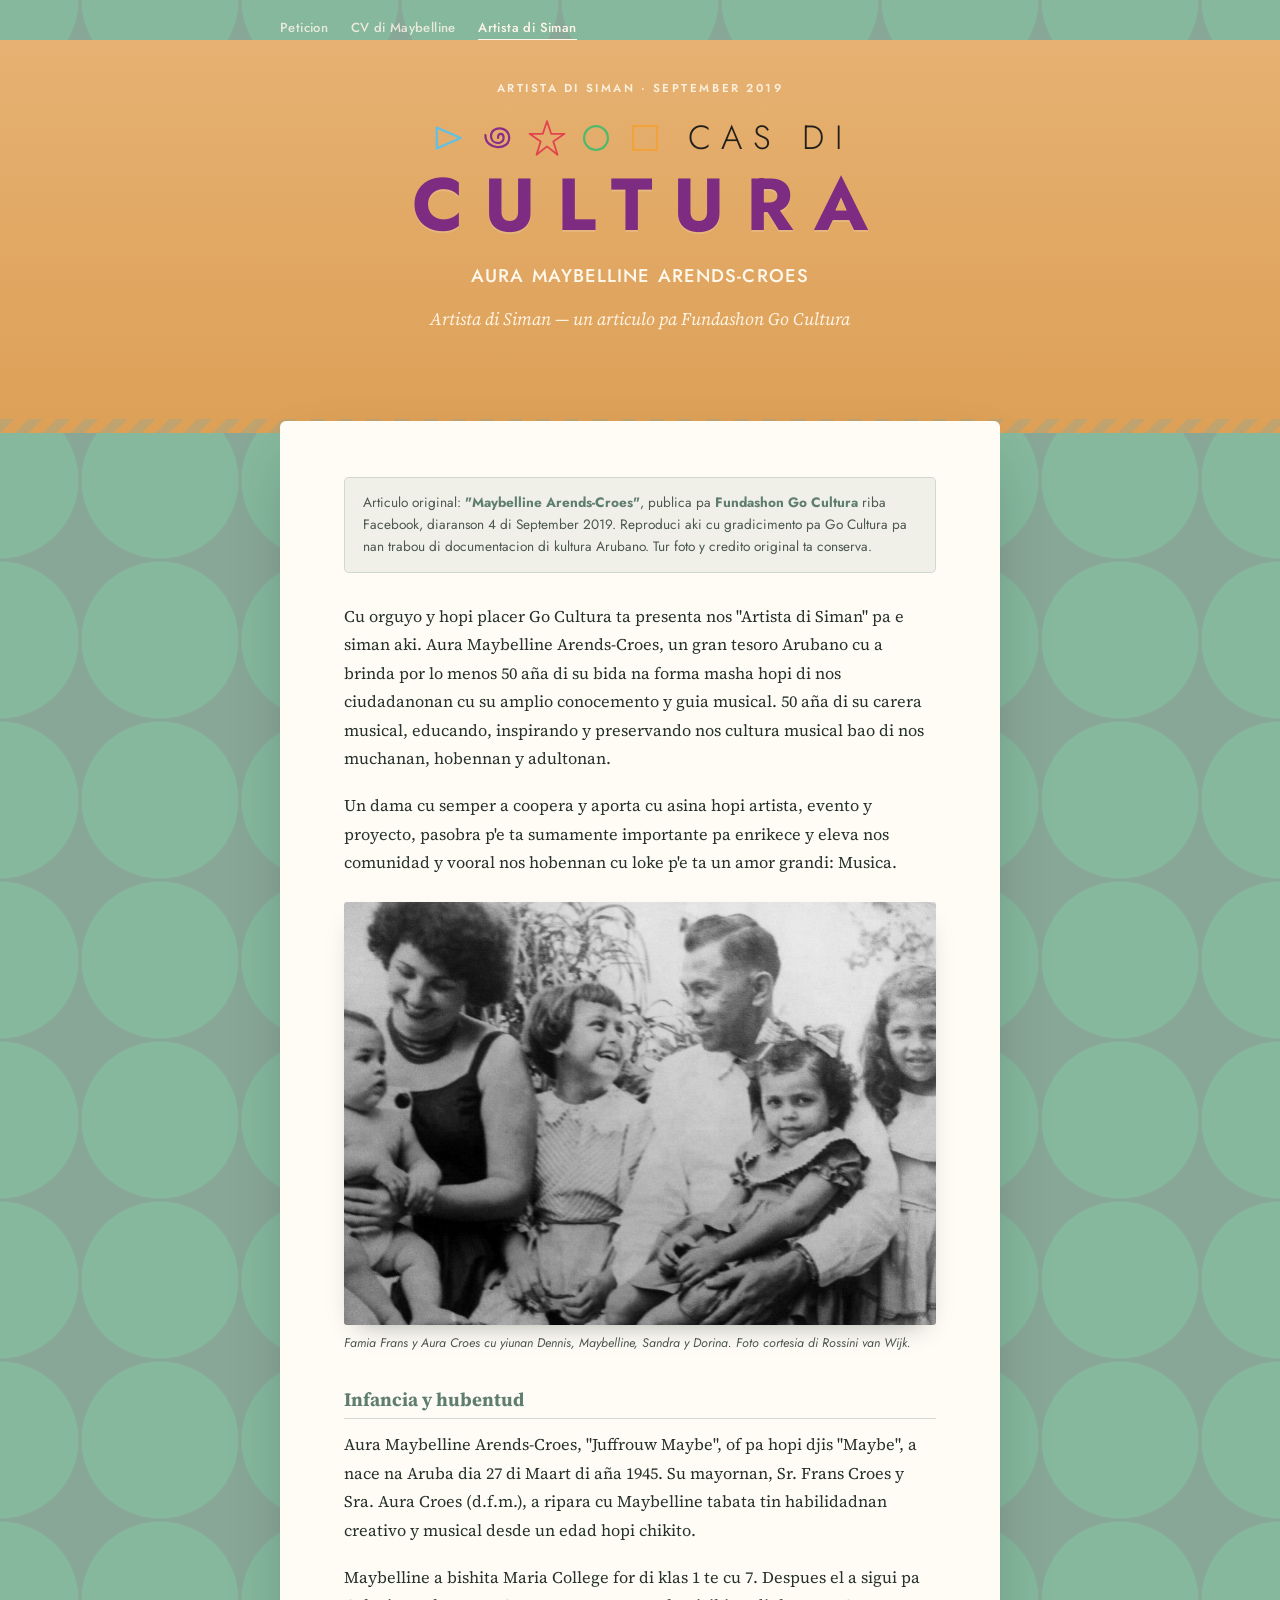
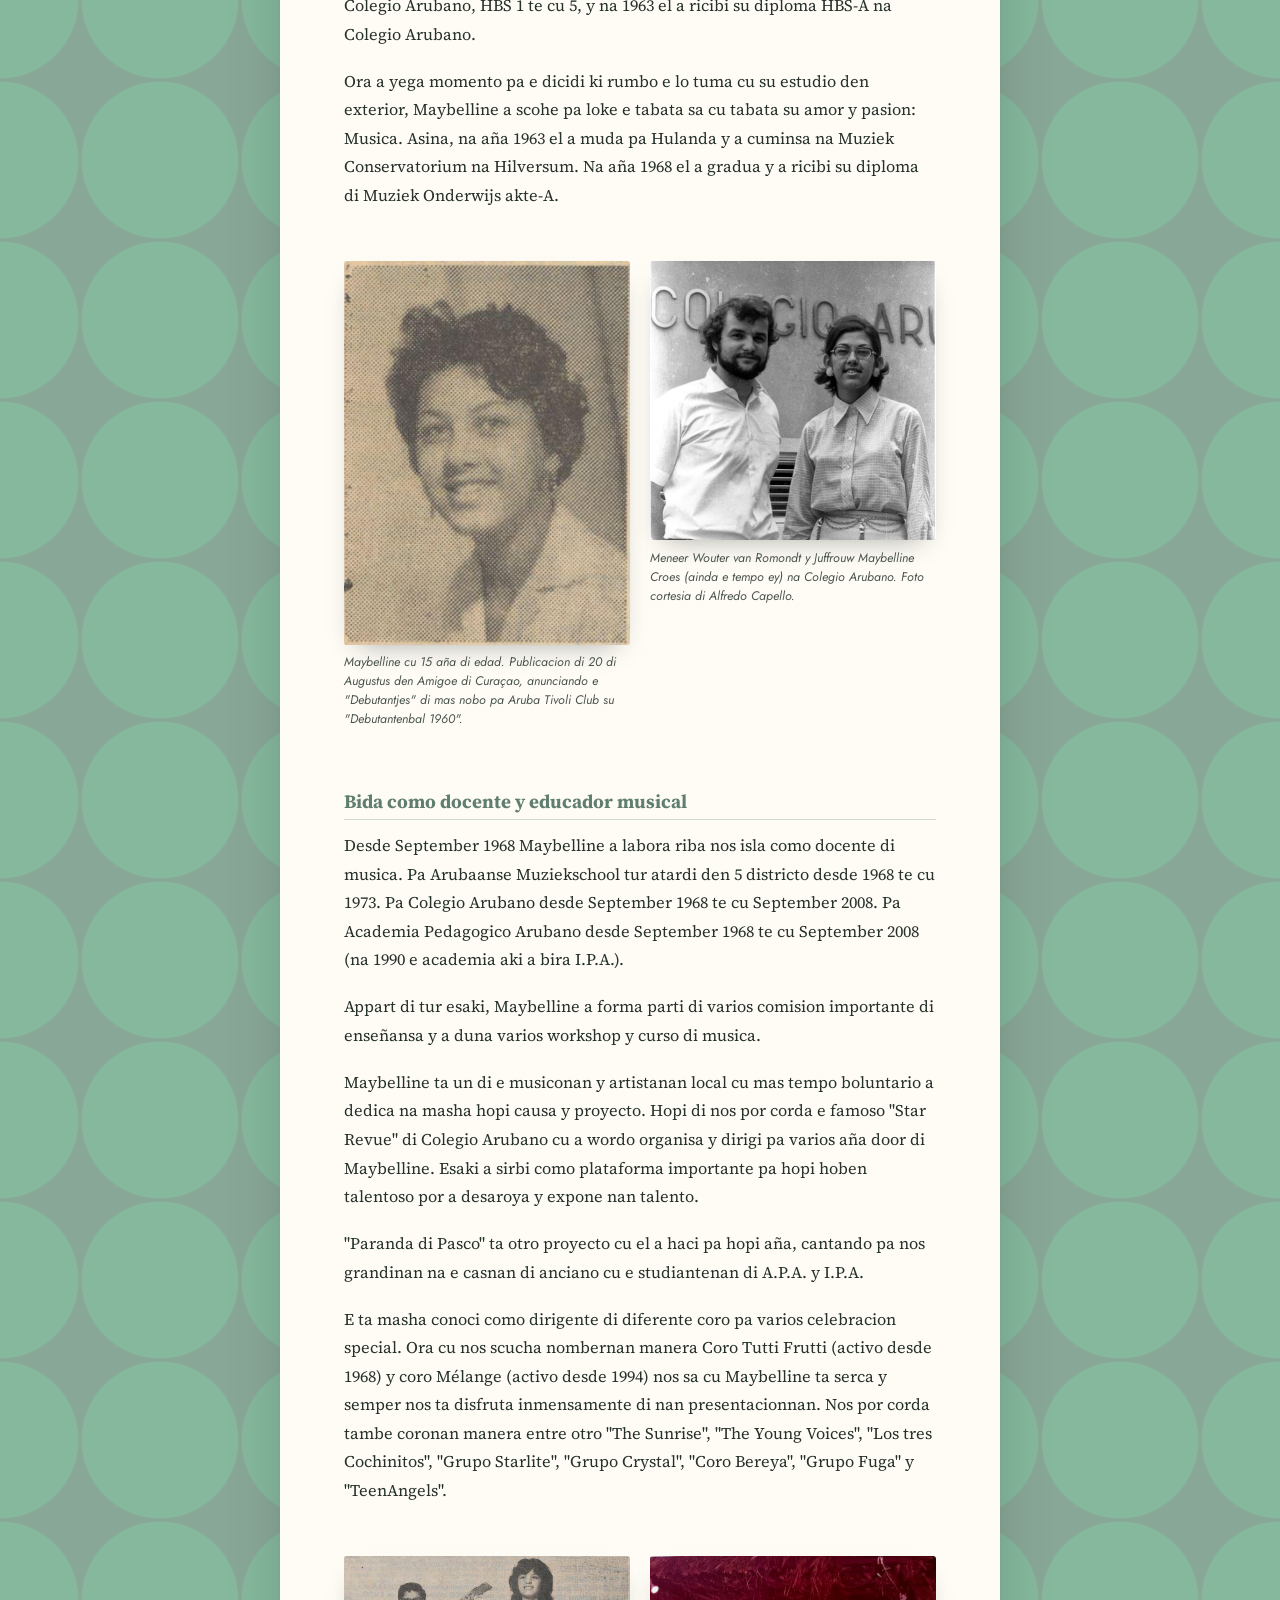
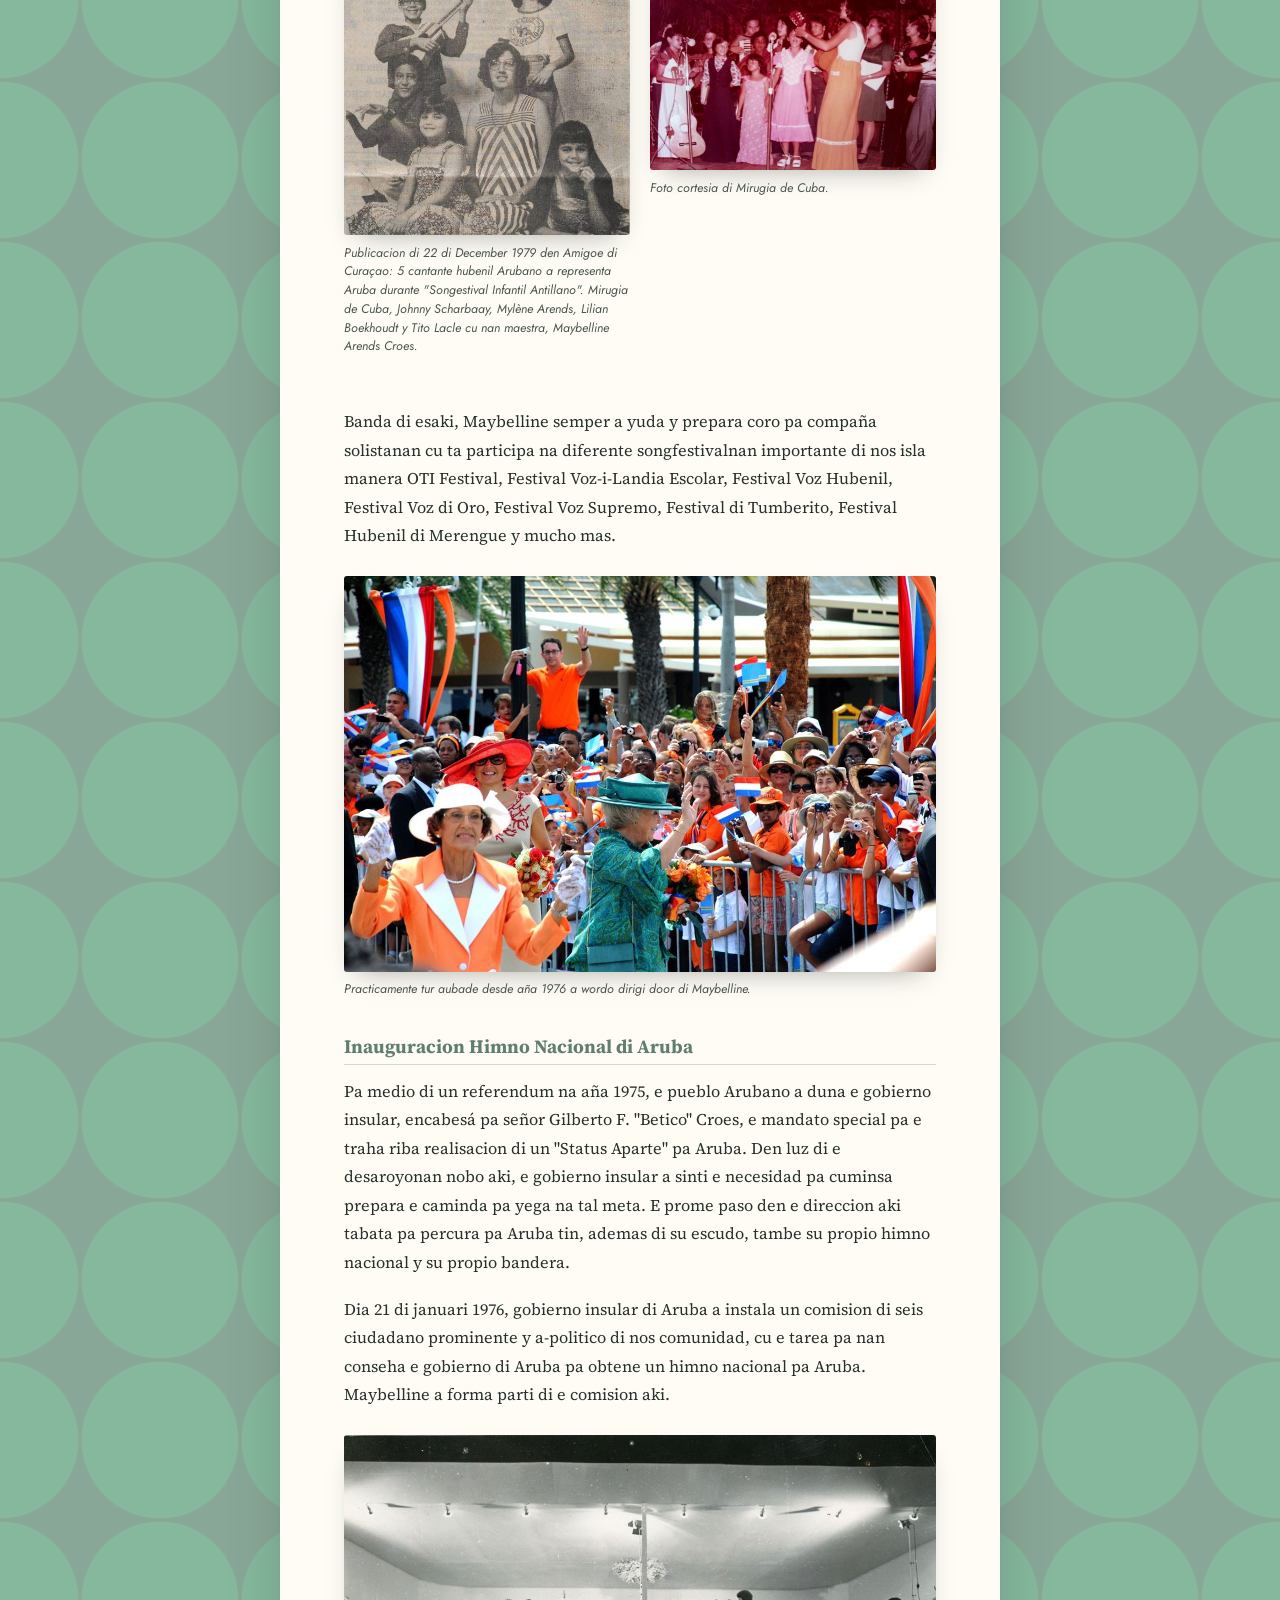
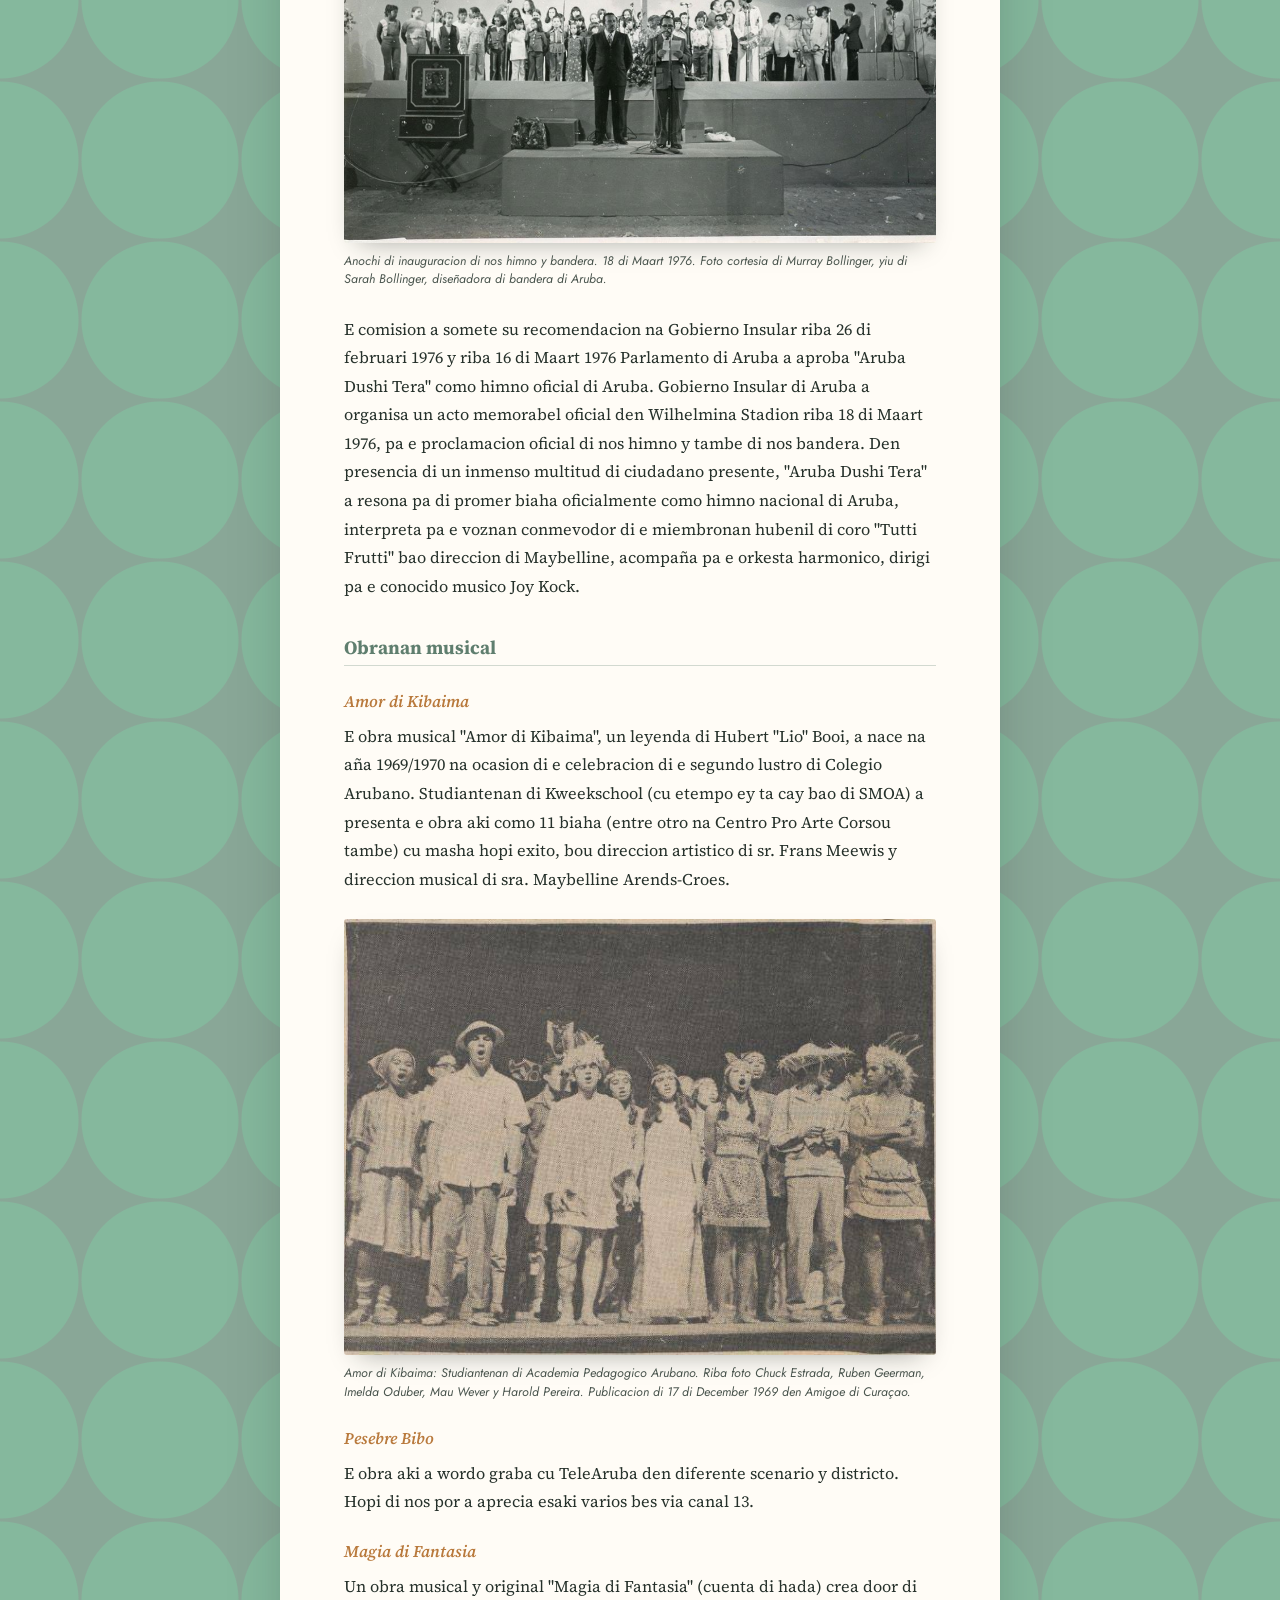
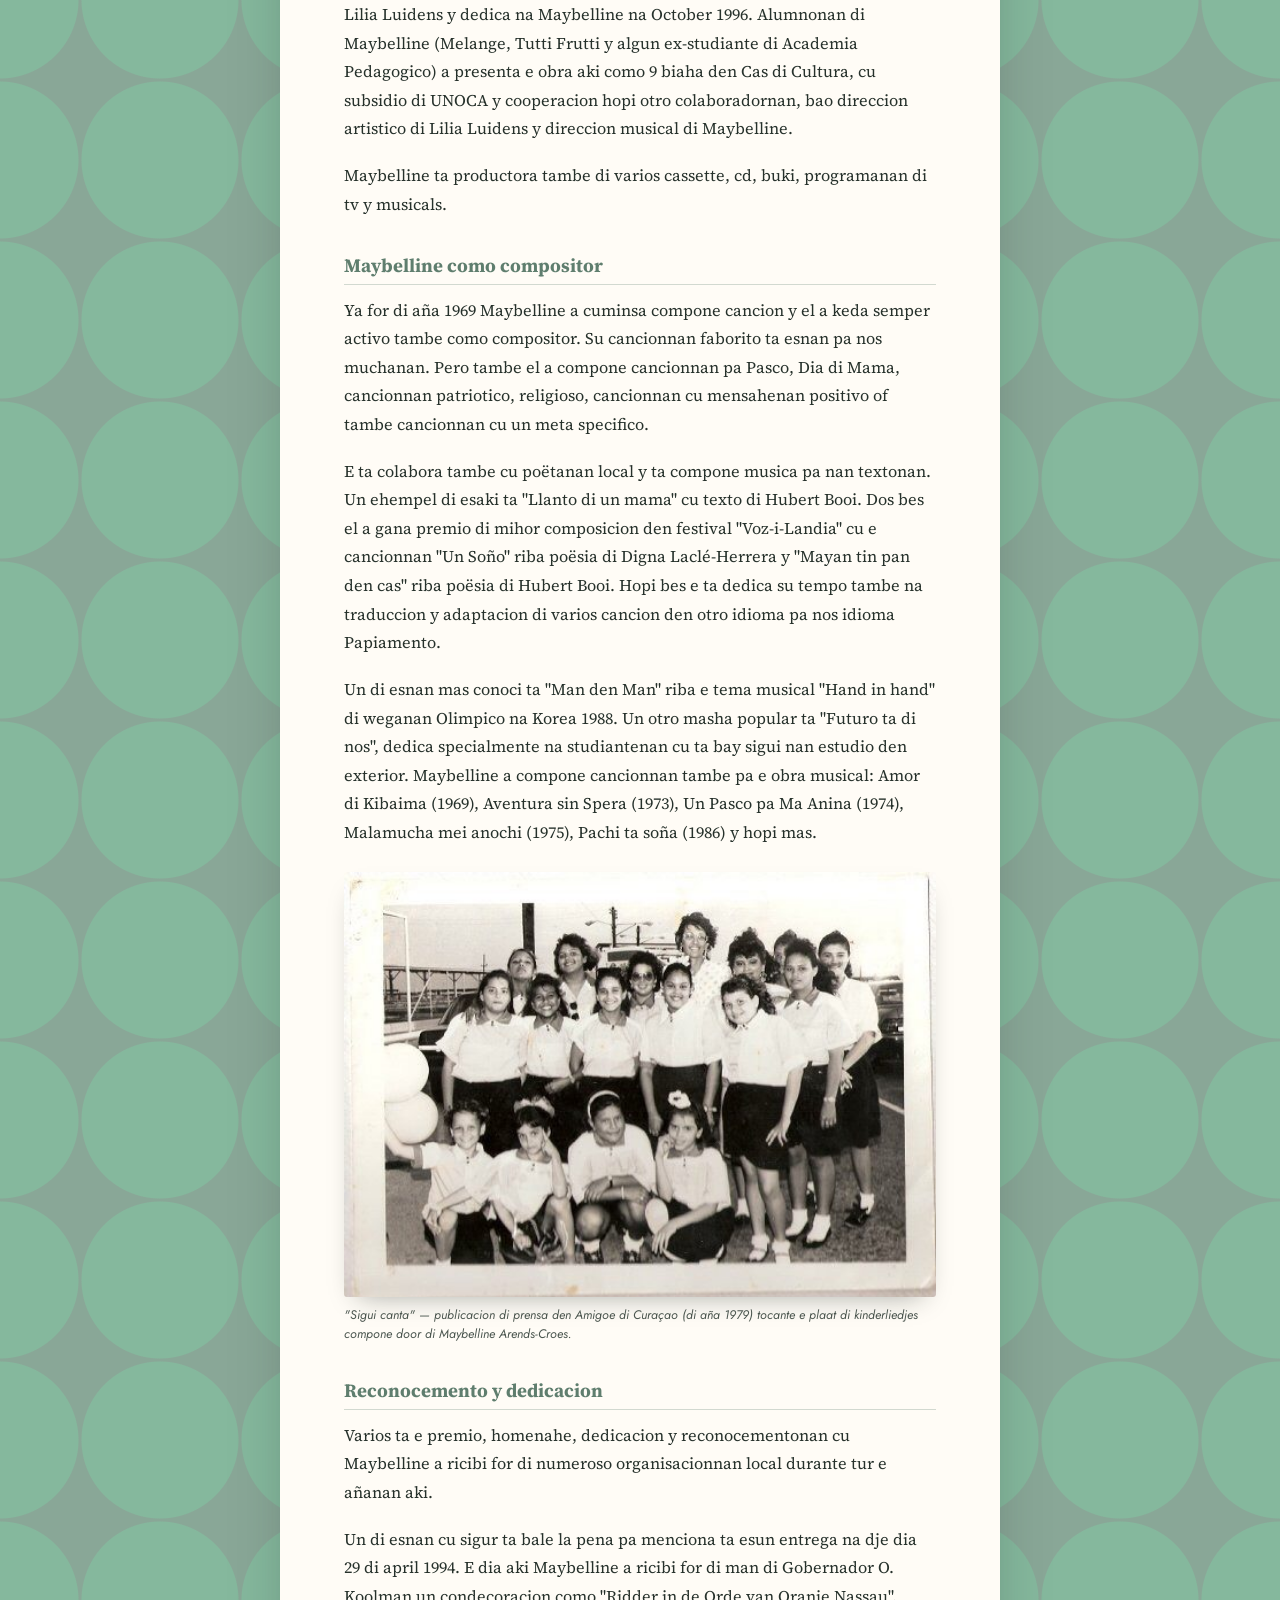
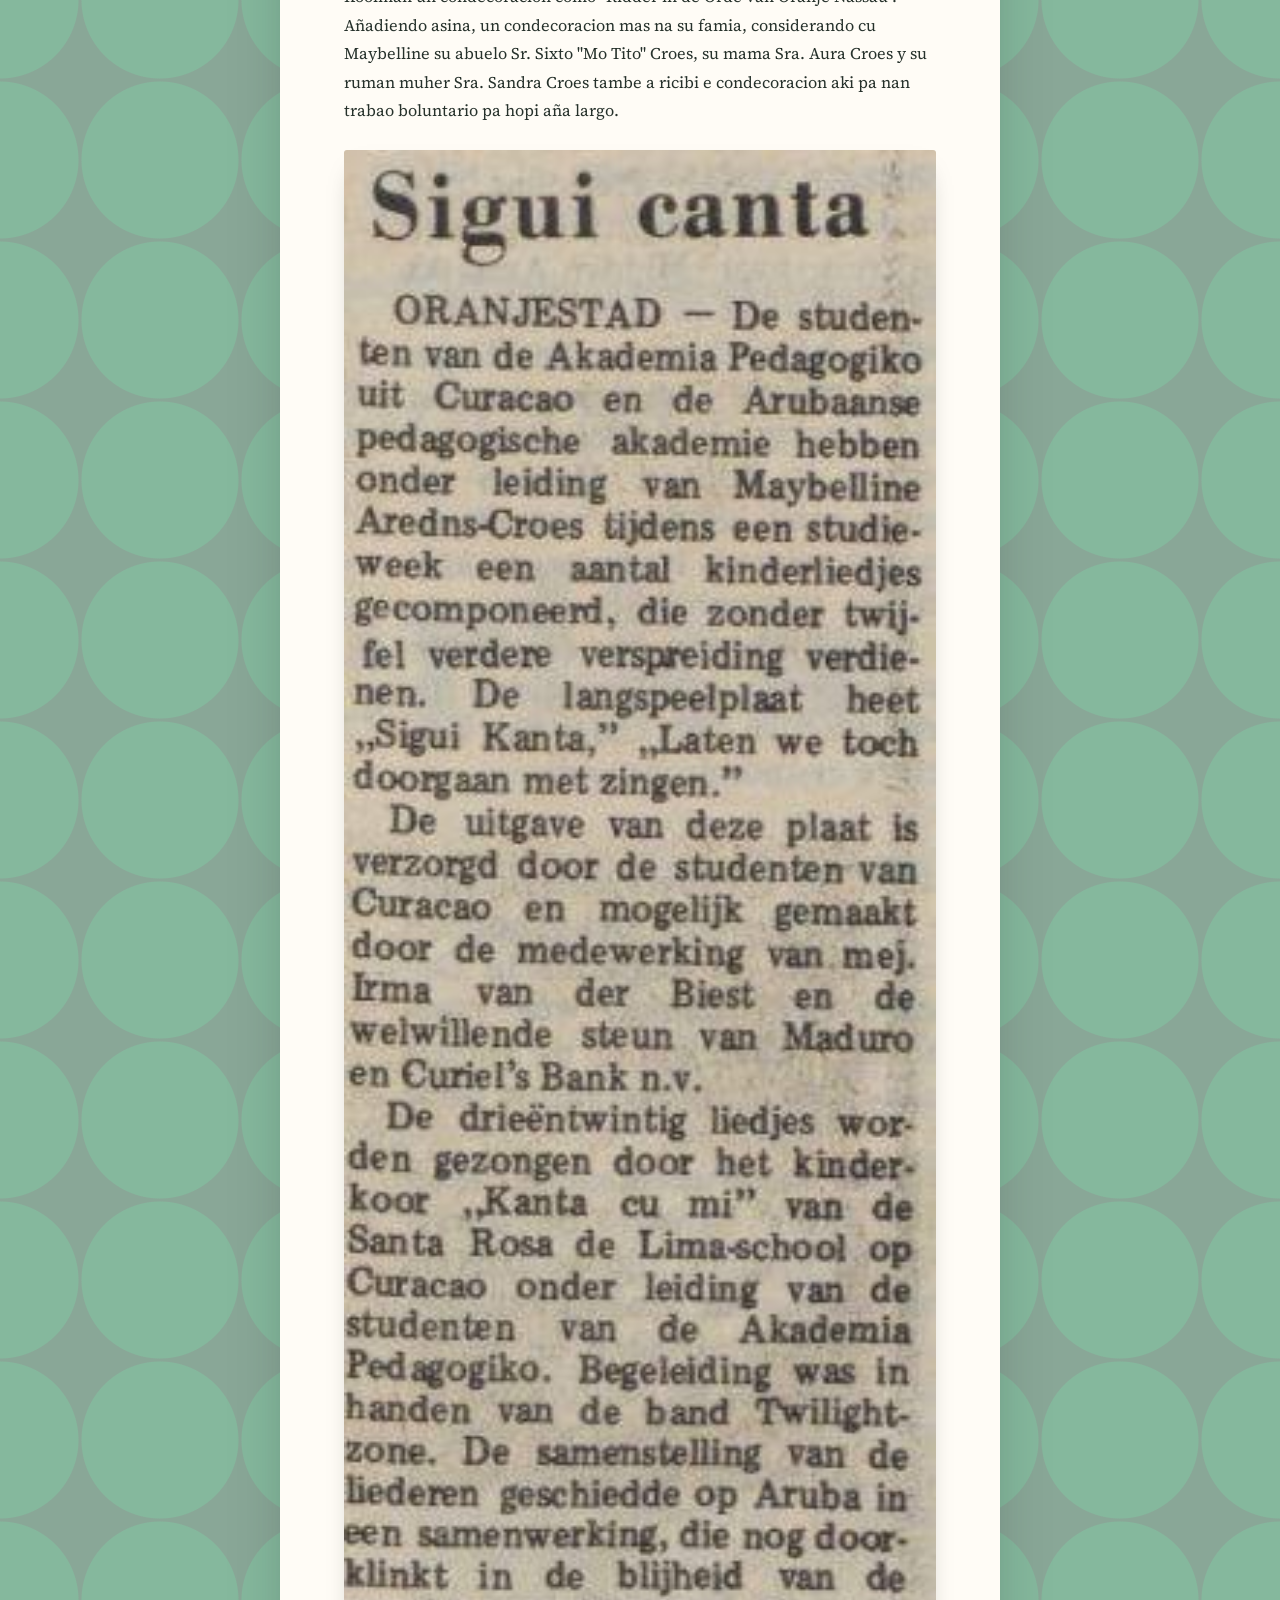
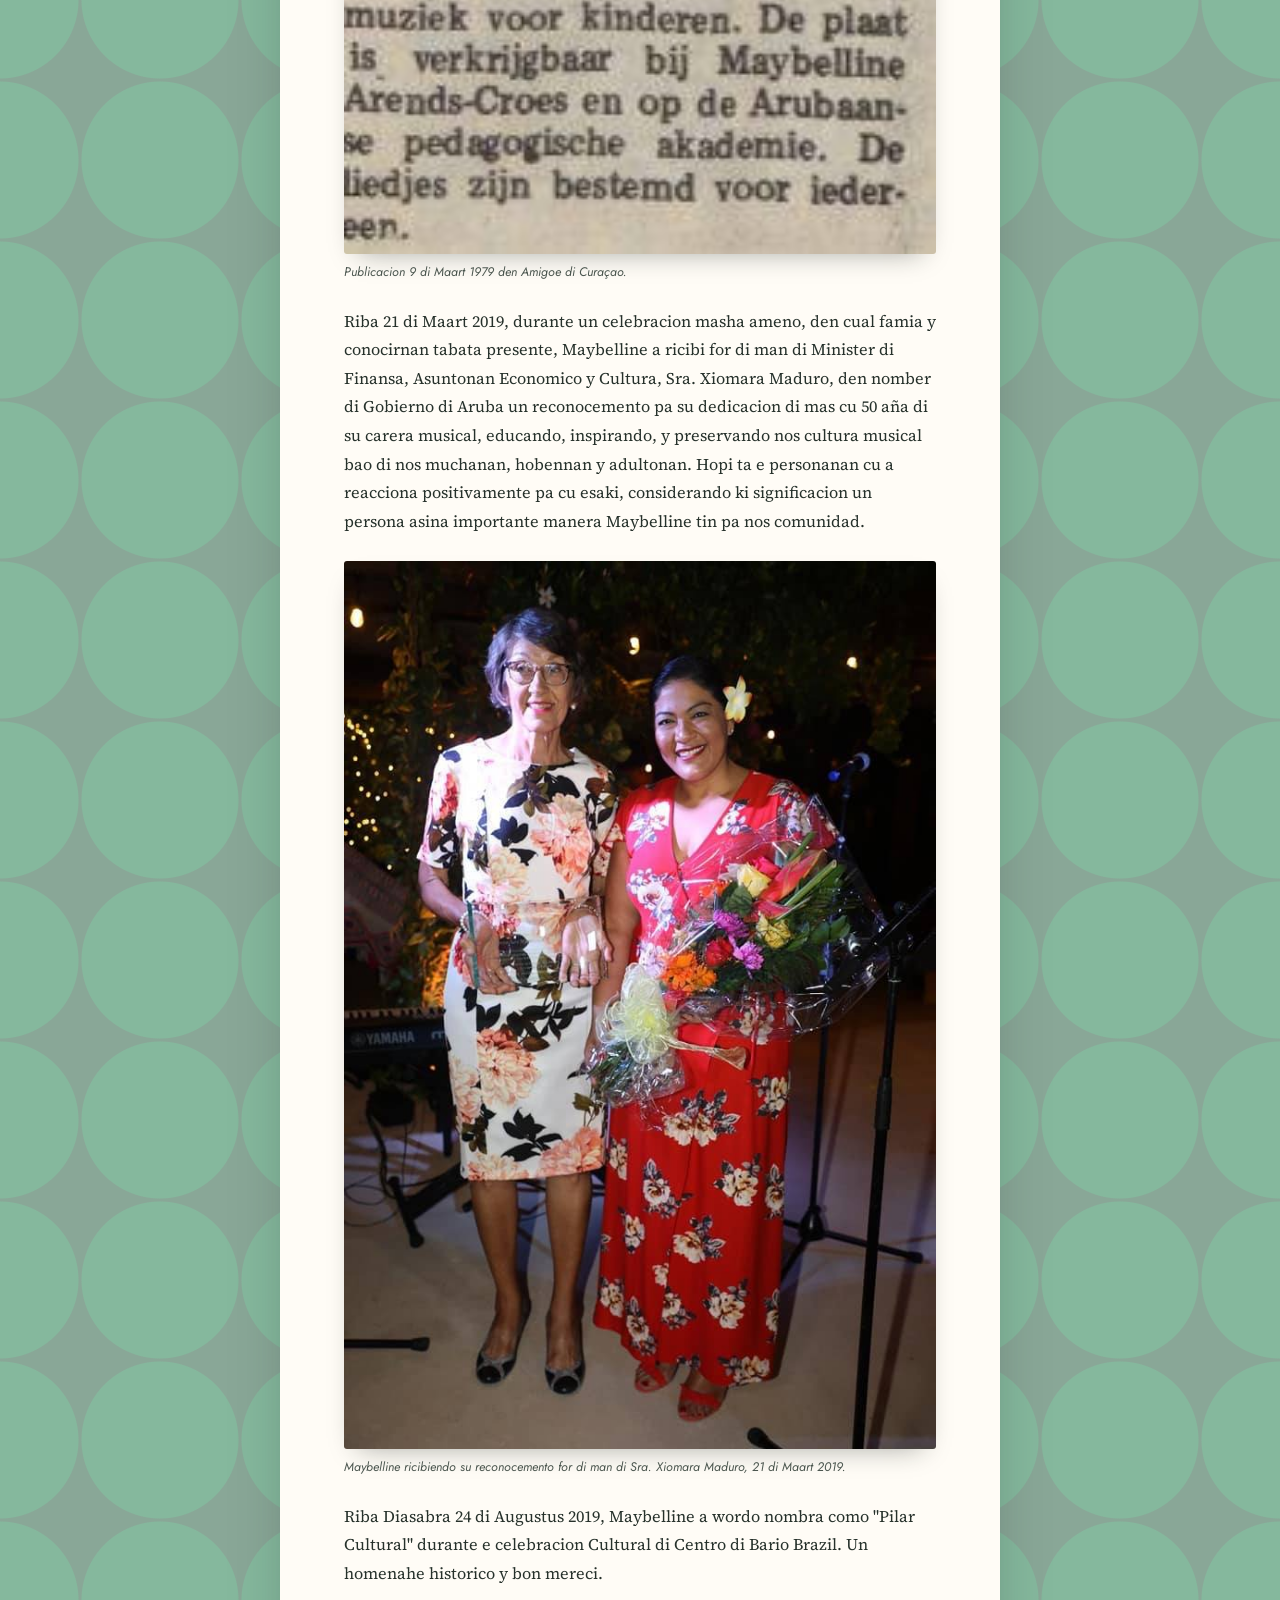
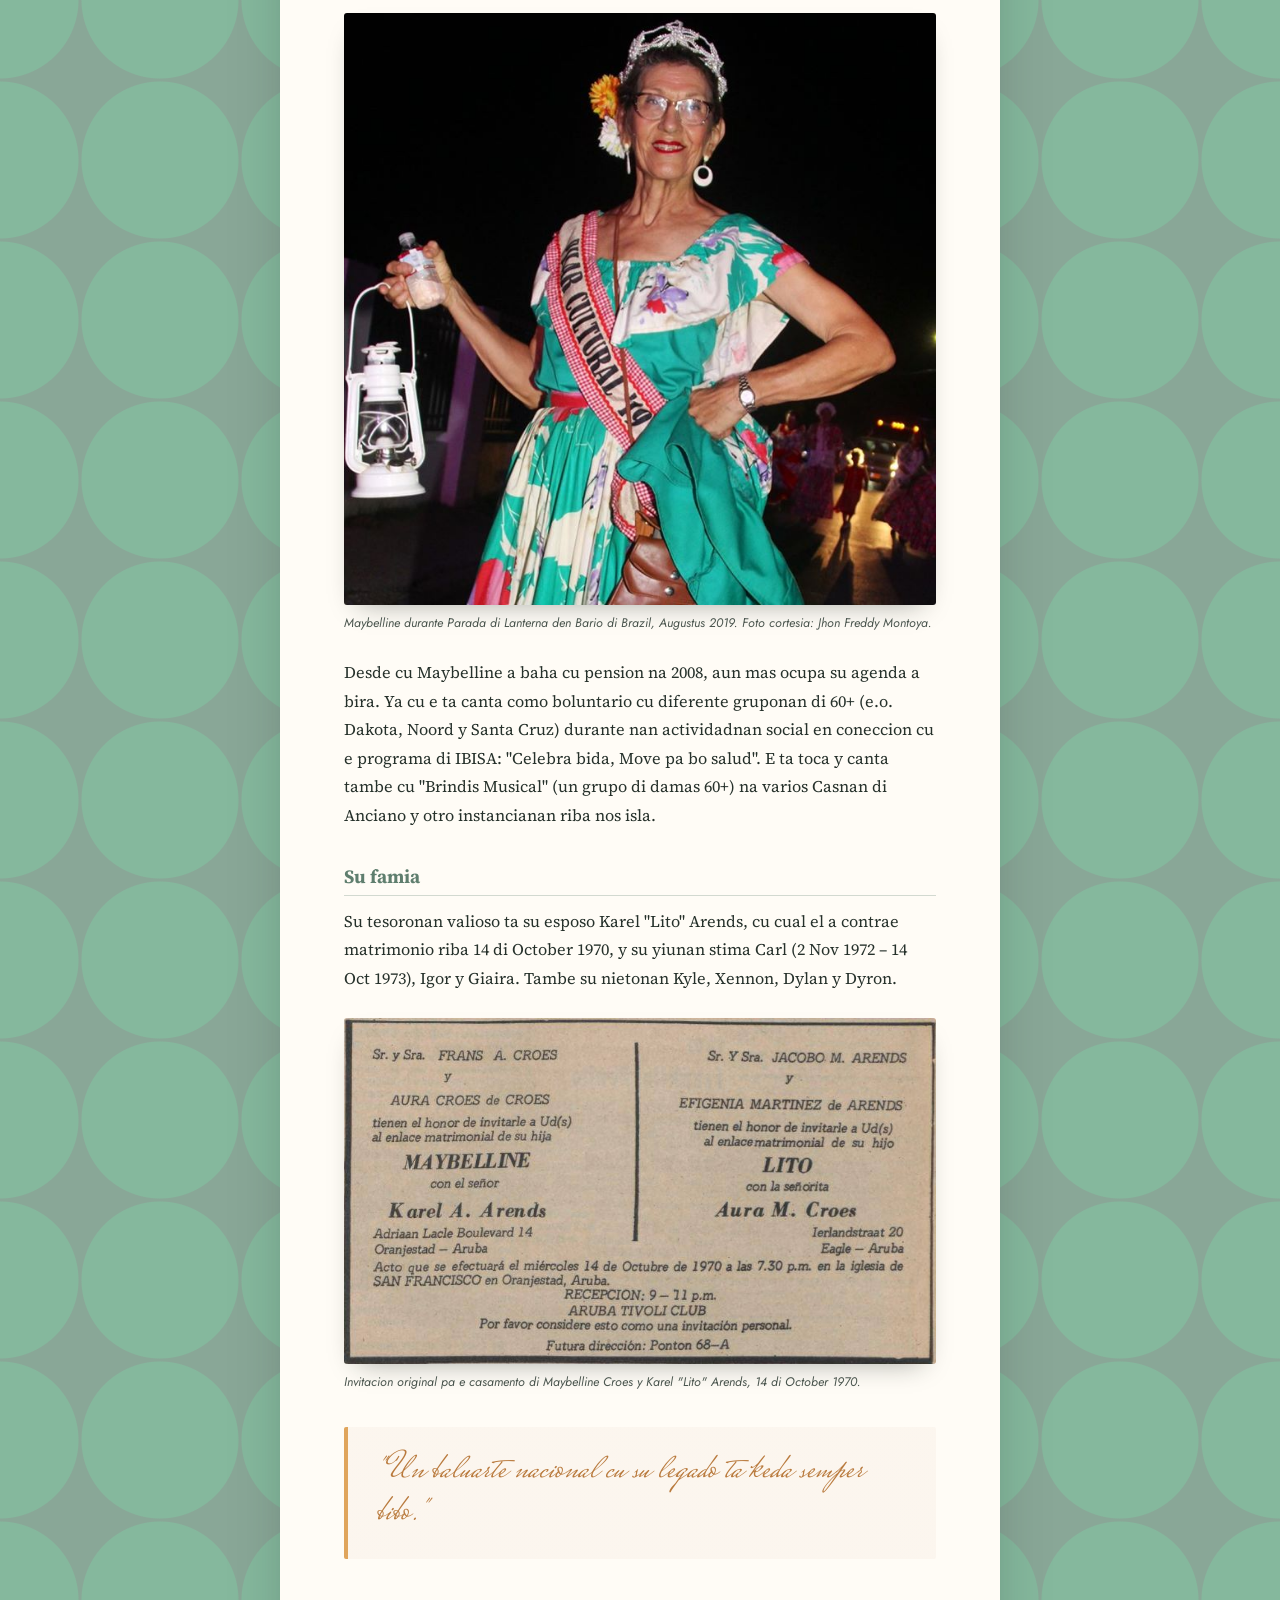
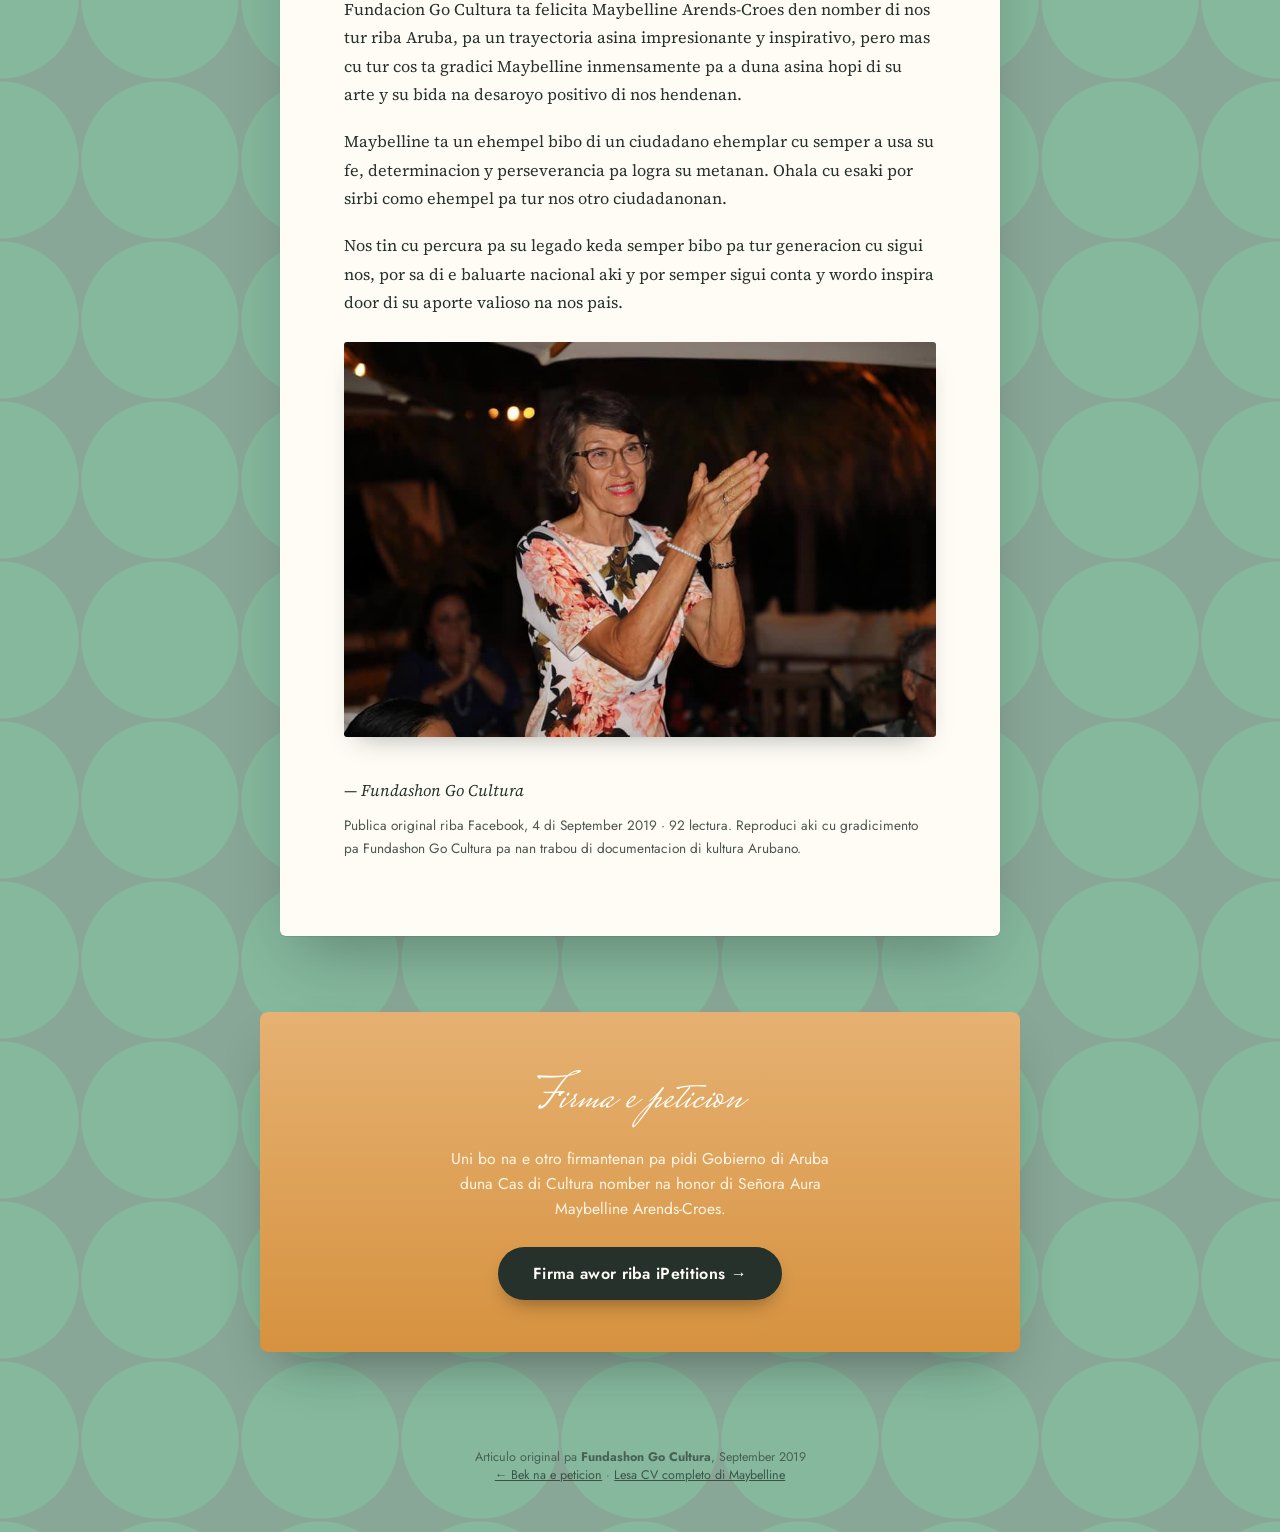
==== artista-di-siman.html @ 6c19605e "Add files via upload upload petition in papiamento" ====
<!DOCTYPE html>
<html lang="pap">
<head>
<meta charset="UTF-8">
<meta name="viewport" content="width=device-width, initial-scale=1.0">
<title>Artista di Siman: Maybelline Arends-Croes — Fundashon Go Cultura</title>
<meta name="description" content="Artista di Siman: Aura Maybelline Arends-Croes. Articulo original publica pa Fundashon Go Cultura, September 2019.">
<link rel="preconnect" href="https://fonts.googleapis.com">
<link rel="preconnect" href="https://fonts.gstatic.com" crossorigin>
<link href="https://fonts.googleapis.com/css2?family=Mrs+Saint+Delafield&family=Source+Serif+4:ital,opsz,wght@0,8..60,400;0,8..60,500;0,8..60,600;0,8..60,700;1,8..60,400&family=Jost:wght@300;400;500;600;700&display=swap" rel="stylesheet">
<link rel="stylesheet" href="style.css">
</head>
<body>

<nav class="sitenav">
  <a href="index.html">Peticion</a>
  <a href="cv.html">CV di Maybelline</a>
  <a class="current" href="artista-di-siman.html">Artista di Siman</a>
</nav>

<header class="hero">
  <div class="eyebrow">Artista di Siman · September 2019</div>

  <div class="logo-lockup">
    <div class="logo-top">
      <div class="logo-icons" aria-hidden="true">
        <svg viewBox="0 0 60 60"><polygon points="14,15 48,30 14,45" fill="none" stroke="#5EC1E6" stroke-width="3.2" stroke-linejoin="round"/></svg>
        <svg viewBox="0 0 60 60"><path d="M30,30 C30,22 38,22 38,30 C38,40 20,40 20,27 C20,12 46,12 46,30 C46,48 12,48 12,26" fill="none" stroke="#8B2E89" stroke-width="3.2" stroke-linecap="round"/></svg>
        <svg viewBox="0 0 60 60"><polygon points="30,6 36,24 55,24 39,35 45,54 30,42 15,54 21,35 5,24 24,24" fill="none" stroke="#E2434F" stroke-width="2.6" stroke-linejoin="round"/></svg>
        <svg viewBox="0 0 60 60"><circle cx="30" cy="30" r="17" fill="none" stroke="#4FB96C" stroke-width="3.2"/></svg>
        <svg viewBox="0 0 60 60"><rect x="13" y="13" width="34" height="34" fill="none" stroke="#F0A23C" stroke-width="3.2"/></svg>
      </div>
      <span class="logo-casdi">CAS DI</span>
    </div>
    <span class="logo-cultura">CULTURA</span>
  </div>

  <div class="full-name">AURA MAYBELLINE ARENDS-CROES</div>
  <p class="subline">Artista di Siman — un articulo pa Fundashon Go Cultura</p>
</header>

<main>
  <article class="card">

    <div class="credit-banner">
      Articulo original: <strong>"Maybelline Arends-Croes"</strong>, publica pa <strong>Fundashon Go Cultura</strong> riba Facebook, diaranson 4 di September 2019. Reproduci aki cu gradicimento pa Go Cultura pa nan trabou di documentacion di kultura Arubano. Tur foto y credito original ta conserva.
    </div>

    <p>Cu orguyo y hopi placer Go Cultura ta presenta nos "Artista di Siman" pa e siman aki. Aura Maybelline Arends-Croes, un gran tesoro Arubano cu a brinda por lo menos 50 aña di su bida na forma masha hopi di nos ciudadanonan cu su amplio conocemento y guia musical. 50 aña di su carera musical, educando, inspirando y preservando nos cultura musical bao di nos muchanan, hobennan y adultonan.</p>

    <p>Un dama cu semper a coopera y aporta cu asina hopi artista, evento y proyecto, pasobra p'e ta sumamente importante pa enrikece y eleva nos comunidad y vooral nos hobennan cu loke p'e ta un amor grandi: Musica.</p>

    <figure class="photo">
      <img src="images/artista/familia-croes.png" alt="Famia Frans y Aura Croes cu yiunan Dennis, Maybelline, Sandra y Dorina">
      <figcaption>Famia Frans y Aura Croes cu yiunan Dennis, Maybelline, Sandra y Dorina. Foto cortesia di Rossini van Wijk.</figcaption>
    </figure>

    <h2 class="section">Infancia y hubentud</h2>
    <p>Aura Maybelline Arends-Croes, "Juffrouw Maybe", of pa hopi djis "Maybe", a nace na Aruba dia 27 di Maart di aña 1945. Su mayornan, Sr. Frans Croes y Sra. Aura Croes (d.f.m.), a ripara cu Maybelline tabata tin habilidadnan creativo y musical desde un edad hopi chikito.</p>
    <p>Maybelline a bishita Maria College for di klas 1 te cu 7. Despues el a sigui pa Colegio Arubano, HBS 1 te cu 5, y na 1963 el a ricibi su diploma HBS-A na Colegio Arubano.</p>
    <p>Ora a yega momento pa e dicidi ki rumbo e lo tuma cu su estudio den exterior, Maybelline a scohe pa loke e tabata sa cu tabata su amor y pasion: Musica. Asina, na aña 1963 el a muda pa Hulanda y a cuminsa na Muziek Conservatorium na Hilversum. Na aña 1968 el a gradua y a ricibi su diploma di Muziek Onderwijs akte-A.</p>

    <div class="photo-row">
      <figure class="photo">
        <img src="images/artista/debutante-1960.jpg" alt="Maybelline cu 15 aña di edad, publicacion di 1960">
        <figcaption>Maybelline cu 15 aña di edad. Publicacion di 20 di Augustus den Amigoe di Curaçao, anunciando e "Debutantjes" di mas nobo pa Aruba Tivoli Club su "Debutantenbal 1960".</figcaption>
      </figure>
      <figure class="photo">
        <img src="images/artista/wouter-van-romondt.png" alt="Wouter van Romondt y Maybelline Croes na Colegio Arubano">
        <figcaption>Meneer Wouter van Romondt y Juffrouw Maybelline Croes (ainda e tempo ey) na Colegio Arubano. Foto cortesia di Alfredo Capello.</figcaption>
      </figure>
    </div>

    <h2 class="section">Bida como docente y educador musical</h2>
    <p>Desde September 1968 Maybelline a labora riba nos isla como docente di musica. Pa Arubaanse Muziekschool tur atardi den 5 districto desde 1968 te cu 1973. Pa Colegio Arubano desde September 1968 te cu September 2008. Pa Academia Pedagogico Arubano desde September 1968 te cu September 2008 (na 1990 e academia aki a bira I.P.A.).</p>
    <p>Appart di tur esaki, Maybelline a forma parti di varios comision importante di enseñansa y a duna varios workshop y curso di musica.</p>
    <p>Maybelline ta un di e musiconan y artistanan local cu mas tempo boluntario a dedica na masha hopi causa y proyecto. Hopi di nos por corda e famoso "Star Revue" di Colegio Arubano cu a wordo organisa y dirigi pa varios aña door di Maybelline. Esaki a sirbi como plataforma importante pa hopi hoben talentoso por a desaroya y expone nan talento.</p>
    <p>"Paranda di Pasco" ta otro proyecto cu el a haci pa hopi aña, cantando pa nos grandinan na e casnan di anciano cu e studiantenan di A.P.A. y I.P.A.</p>

    <p>E ta masha conoci como dirigente di diferente coro pa varios celebracion special. Ora cu nos scucha nombernan manera Coro Tutti Frutti (activo desde 1968) y coro Mélange (activo desde 1994) nos sa cu Maybelline ta serca y semper nos ta disfruta inmensamente di nan presentacionnan. Nos por corda tambe coronan manera entre otro "The Sunrise", "The Young Voices", "Los tres Cochinitos", "Grupo Starlite", "Grupo Crystal", "Coro Bereya", "Grupo Fuga" y "TeenAngels".</p>

    <div class="photo-row">
      <figure class="photo">
        <img src="images/artista/songfestival-1979.jpg" alt="Cinco cantante hubenil Arubano, Songestival Infantil Antillano 1979">
        <figcaption>Publicacion di 22 di December 1979 den Amigoe di Curaçao: 5 cantante hubenil Arubano a representa Aruba durante "Songestival Infantil Antillano". Mirugia de Cuba, Johnny Scharbaay, Mylène Arends, Lilian Boekhoudt y Tito Lacle cu nan maestra, Maybelline Arends Croes.</figcaption>
      </figure>
      <figure class="photo">
        <img src="images/artista/mirugia-de-cuba.jpg" alt="Maybelline dirigiendo un grupo di canto riba scenario">
        <figcaption>Foto cortesia di Mirugia de Cuba.</figcaption>
      </figure>
    </div>

    <p>Banda di esaki, Maybelline semper a yuda y prepara coro pa compaña solistanan cu ta participa na diferente songfestivalnan importante di nos isla manera OTI Festival, Festival Voz-i-Landia Escolar, Festival Voz Hubenil, Festival Voz di Oro, Festival Voz Supremo, Festival di Tumberito, Festival Hubenil di Merengue y mucho mas.</p>

    <figure class="photo">
      <img src="images/artista/inauguracion-himno-bandera-publico.jpg" alt="Multitud durante bishita real cu bandera y flag di Aruba">
      <figcaption>Practicamente tur aubade desde aña 1976 a wordo dirigi door di Maybelline.</figcaption>
    </figure>

    <h2 class="section">Inauguracion Himno Nacional di Aruba</h2>
    <p>Pa medio di un referendum na aña 1975, e pueblo Arubano a duna e gobierno insular, encabesá pa señor Gilberto F. "Betico" Croes, e mandato special pa e traha riba realisacion di un "Status Aparte" pa Aruba. Den luz di e desaroyonan nobo aki, e gobierno insular a sinti e necesidad pa cuminsa prepara e caminda pa yega na tal meta. E prome paso den e direccion aki tabata pa percura pa Aruba tin, ademas di su escudo, tambe su propio himno nacional y su propio bandera.</p>
    <p>Dia 21 di januari 1976, gobierno insular di Aruba a instala un comision di seis ciudadano prominente y a-politico di nos comunidad, cu e tarea pa nan conseha e gobierno di Aruba pa obtene un himno nacional pa Aruba. Maybelline a forma parti di e comision aki.</p>

    <figure class="photo">
      <img src="images/artista/inauguracion-himno-bandera-stage.jpg" alt="Anochi di inauguracion di himno y bandera di Aruba, 18 Maart 1976">
      <figcaption>Anochi di inauguracion di nos himno y bandera. 18 di Maart 1976. Foto cortesia di Murray Bollinger, yiu di Sarah Bollinger, diseñadora di bandera di Aruba.</figcaption>
    </figure>

    <p>E comision a somete su recomendacion na Gobierno Insular riba 26 di februari 1976 y riba 16 di Maart 1976 Parlamento di Aruba a aproba "Aruba Dushi Tera" como himno oficial di Aruba. Gobierno Insular di Aruba a organisa un acto memorabel oficial den Wilhelmina Stadion riba 18 di Maart 1976, pa e proclamacion oficial di nos himno y tambe di nos bandera. Den presencia di un inmenso multitud di ciudadano presente, "Aruba Dushi Tera" a resona pa di promer biaha oficialmente como himno nacional di Aruba, interpreta pa e voznan conmevodor di e miembronan hubenil di coro "Tutti Frutti" bao direccion di Maybelline, acompaña pa e orkesta harmonico, dirigi pa e conocido musico Joy Kock.</p>

    <h2 class="section">Obranan musical</h2>
    <h3 class="subsection">Amor di Kibaima</h3>
    <p>E obra musical "Amor di Kibaima", un leyenda di Hubert "Lio" Booi, a nace na aña 1969/1970 na ocasion di e celebracion di e segundo lustro di Colegio Arubano. Studiantenan di Kweekschool (cu etempo ey ta cay bao di SMOA) a presenta e obra aki como 11 biaha (entre otro na Centro Pro Arte Corsou tambe) cu masha hopi exito, bou direccion artistico di sr. Frans Meewis y direccion musical di sra. Maybelline Arends-Croes.</p>

    <figure class="photo">
      <img src="images/artista/amor-di-kibaima.jpg" alt="Studiantenan di Academia Pedagogico Arubano den e obra Amor di Kibaima, 1969">
      <figcaption>Amor di Kibaima: Studiantenan di Academia Pedagogico Arubano. Riba foto Chuck Estrada, Ruben Geerman, Imelda Oduber, Mau Wever y Harold Pereira. Publicacion di 17 di December 1969 den Amigoe di Curaçao.</figcaption>
    </figure>

    <h3 class="subsection">Pesebre Bibo</h3>
    <p>E obra aki a wordo graba cu TeleAruba den diferente scenario y districto. Hopi di nos por a aprecia esaki varios bes via canal 13.</p>

    <h3 class="subsection">Magia di Fantasia</h3>
    <p>Un obra musical y original "Magia di Fantasia" (cuenta di hada) crea door di Lilia Luidens y dedica na Maybelline na October 1996. Alumnonan di Maybelline (Melange, Tutti Frutti y algun ex-studiante di Academia Pedagogico) a presenta e obra aki como 9 biaha den Cas di Cultura, cu subsidio di UNOCA y cooperacion hopi otro colaboradornan, bao direccion artistico di Lilia Luidens y direccion musical di Maybelline.</p>

    <p>Maybelline ta productora tambe di varios cassette, cd, buki, programanan di tv y musicals.</p>

    <h2 class="section">Maybelline como compositor</h2>
    <p>Ya for di aña 1969 Maybelline a cuminsa compone cancion y el a keda semper activo tambe como compositor. Su cancionnan faborito ta esnan pa nos muchanan. Pero tambe el a compone cancionnan pa Pasco, Dia di Mama, cancionnan patriotico, religioso, cancionnan cu mensahenan positivo of tambe cancionnan cu un meta specifico.</p>
    <p>E ta colabora tambe cu poëtanan local y ta compone musica pa nan textonan. Un ehempel di esaki ta "Llanto di un mama" cu texto di Hubert Booi. Dos bes el a gana premio di mihor composicion den festival "Voz-i-Landia" cu e cancionnan "Un Soño" riba poësia di Digna Laclé-Herrera y "Mayan tin pan den cas" riba poësia di Hubert Booi. Hopi bes e ta dedica su tempo tambe na traduccion y adaptacion di varios cancion den otro idioma pa nos idioma Papiamento.</p>
    <p>Un di esnan mas conoci ta "Man den Man" riba e tema musical "Hand in hand" di weganan Olimpico na Korea 1988. Un otro masha popular ta "Futuro ta di nos", dedica specialmente na studiantenan cu ta bay sigui nan estudio den exterior. Maybelline a compone cancionnan tambe pa e obra musical: Amor di Kibaima (1969), Aventura sin Spera (1973), Un Pasco pa Ma Anina (1974), Malamucha mei anochi (1975), Pachi ta soña (1986) y hopi mas.</p>

    <figure class="photo">
      <img src="images/artista/sigui-canta-clipping.jpg" alt="Articulo di prensa Sigui Canta, 1979">
      <figcaption>"Sigui canta" — publicacion di prensa den Amigoe di Curaçao (di aña 1979) tocante e plaat di kinderliedjes compone door di Maybelline Arends-Croes.</figcaption>
    </figure>

    <h2 class="section">Reconocemento y dedicacion</h2>
    <p>Varios ta e premio, homenahe, dedicacion y reconocementonan cu Maybelline a ricibi for di numeroso organisacionnan local durante tur e añanan aki.</p>
    <p>Un di esnan cu sigur ta bale la pena pa menciona ta esun entrega na dje dia 29 di april 1994. E dia aki Maybelline a ricibi for di man di Gobernador O. Koolman un condecoracion como "Ridder in de Orde van Oranje Nassau". Añadiendo asina, un condecoracion mas na su famia, considerando cu Maybelline su abuelo Sr. Sixto "Mo Tito" Croes, su mama Sra. Aura Croes y su ruman muher Sra. Sandra Croes tambe a ricibi e condecoracion aki pa nan trabao boluntario pa hopi aña largo.</p>

    <figure class="photo">
      <img src="images/artista/publicacion-1979-clipping.jpg" alt="Publicacion di prensa, 9 di Maart 1979, den Amigoe di Curaçao">
      <figcaption>Publicacion 9 di Maart 1979 den Amigoe di Curaçao.</figcaption>
    </figure>

    <p>Riba 21 di Maart 2019, durante un celebracion masha ameno, den cual famia y conocirnan tabata presente, Maybelline a ricibi for di man di Minister di Finansa, Asuntonan Economico y Cultura, Sra. Xiomara Maduro, den nomber di Gobierno di Aruba un reconocemento pa su dedicacion di mas cu 50 aña di su carera musical, educando, inspirando, y preservando nos cultura musical bao di nos muchanan, hobennan y adultonan. Hopi ta e personanan cu a reacciona positivamente pa cu esaki, considerando ki significacion un persona asina importante manera Maybelline tin pa nos comunidad.</p>

    <figure class="photo">
      <img src="images/artista/xiomara-maduro-2019.jpg" alt="Maybelline ricibiendo reconocemento for di man di Minister Xiomara Maduro, 2019">
      <figcaption>Maybelline ricibiendo su reconocemento for di man di Sra. Xiomara Maduro, 21 di Maart 2019.</figcaption>
    </figure>

    <p>Riba Diasabra 24 di Augustus 2019, Maybelline a wordo nombra como "Pilar Cultural" durante e celebracion Cultural di Centro di Bario Brazil. Un homenahe historico y bon mereci.</p>

    <figure class="photo">
      <img src="images/artista/parada-di-lanterna-2019.jpg" alt="Maybelline durante Parada di Lanterna den Bario di Brazil, Augustus 2019">
      <figcaption>Maybelline durante Parada di Lanterna den Bario di Brazil, Augustus 2019. Foto cortesia: Jhon Freddy Montoya.</figcaption>
    </figure>

    <p>Desde cu Maybelline a baha cu pension na 2008, aun mas ocupa su agenda a bira. Ya cu e ta canta como boluntario cu diferente gruponan di 60+ (e.o. Dakota, Noord y Santa Cruz) durante nan actividadnan social en coneccion cu e programa di IBISA: "Celebra bida, Move pa bo salud". E ta toca y canta tambe cu "Brindis Musical" (un grupo di damas 60+) na varios Casnan di Anciano y otro instancianan riba nos isla.</p>

    <h2 class="section">Su famia</h2>
    <p>Su tesoronan valioso ta su esposo Karel "Lito" Arends, cu cual el a contrae matrimonio riba 14 di October 1970, y su yiunan stima Carl (2 Nov 1972 – 14 Oct 1973), Igor y Giaira. Tambe su nietonan Kyle, Xennon, Dylan y Dyron.</p>

    <figure class="photo">
      <img src="images/artista/invitacion-casamento-1970.jpg" alt="Invitacion pa e casamento di Maybelline y Karel Lito Arends, October 1970">
      <figcaption>Invitacion original pa e casamento di Maybelline Croes y Karel "Lito" Arends, 14 di October 1970.</figcaption>
    </figure>

    <div class="pullquote">"Un baluarte nacional cu su legado ta keda semper bibo."</div>

    <p>Fundacion Go Cultura ta felicita Maybelline Arends-Croes den nomber di nos tur riba Aruba, pa un trayectoria asina impresionante y inspirativo, pero mas cu tur cos ta gradici Maybelline inmensamente pa a duna asina hopi di su arte y su bida na desaroyo positivo di nos hendenan.</p>

    <p>Maybelline ta un ehempel bibo di un ciudadano ehemplar cu semper a usa su fe, determinacion y perseverancia pa logra su metanan. Ohala cu esaki por sirbi como ehempel pa tur nos otro ciudadanonan.</p>

    <p>Nos tin cu percura pa su legado keda semper bibo pa tur generacion cu sigui nos, por sa di e baluarte nacional aki y por semper sigui conta y wordo inspira door di su aporte valioso na nos pais.</p>

    <figure class="photo">
      <img src="images/artista/maybelline-aplaudiendo.jpg" alt="Maybelline Arends-Croes aplaudiendo durante un evento nocturno">
    </figure>

    <div class="signoff">
      <p class="valediction">— Fundashon Go Cultura</p>
      <p class="org-note">Publica original riba Facebook, 4 di September 2019 · 92 lectura. Reproduci aki cu gradicimento pa Fundashon Go Cultura pa nan trabou di documentacion di kultura Arubano.</p>
    </div>

  </article>
</main>

<section class="cta">
  <div class="cta-box">
    <h3>Firma e peticion</h3>
    <p>Uni bo na e otro firmantenan pa pidi Gobierno di Aruba duna Cas di Cultura nomber na honor di Señora Aura Maybelline Arends-Croes.</p>
    <a class="btn" href="https://www.ipetitions.com/p/cas-di-cultura-maybelline-arends-croes/" target="_blank" rel="noopener">Firma awor riba iPetitions →</a>
  </div>
</section>

<footer>
  Articulo original pa <strong>Fundashon Go Cultura</strong>, September 2019<br>
  <a href="index.html">← Bek na e peticion</a> · <a href="cv.html">Lesa CV completo di Maybelline</a>
</footer>

</body>
</html>
---- style.css ----
:root{
  --orange: #E0A55C;
  --orange-deep: #B97A3D;
  --sage: #89A797;
  --sage-deep: #5F7E6E;
  --sage-line: #7B9887;
  --card: #FFFCF6;
  --ink: #26312B;
  --ink-soft: #4B564F;
  --paper-edge: rgba(38,49,43,0.10);
  --max: 760px;
}

*{ box-sizing: border-box; }
html{ scroll-behavior: smooth; }
body{
  margin:0;
  background-color: var(--sage);
  background-image:
    radial-gradient(circle at 0 0, var(--sage-line) 0, var(--sage-line) 78px, transparent 79px),
    radial-gradient(circle at 160px 0, var(--sage-line) 0, var(--sage-line) 78px, transparent 79px),
    radial-gradient(circle at 0 160px, var(--sage-line) 0, var(--sage-line) 78px, transparent 79px),
    radial-gradient(circle at 160px 160px, var(--sage-line) 0, var(--sage-line) 78px, transparent 79px);
  background-size: 160px 160px;
  background-blend-mode: overlay;
  color: var(--ink);
  font-family: 'Source Serif 4', Georgia, serif;
  -webkit-font-smoothing: antialiased;
}

a { color: var(--orange-deep); }

.eyebrow{
  font-family: 'Jost', sans-serif;
  font-size: 0.72rem;
  letter-spacing: 0.22em;
  text-transform: uppercase;
  font-weight: 600;
}

/* ---------- Top navigation ---------- */
nav.sitenav{
  max-width: var(--max);
  margin: 0 auto;
  padding: 1.1rem 1.25rem 0;
  display:flex;
  gap: 1.4rem;
  flex-wrap: wrap;
  font-family:'Jost', sans-serif;
  font-size: 0.82rem;
  font-weight: 500;
  letter-spacing: 0.03em;
  position: relative;
  z-index: 2;
}
nav.sitenav a{
  color: #FFF6E9;
  text-decoration: none;
  opacity: 0.82;
  border-bottom: 1px solid transparent;
  padding-bottom: 2px;
  transition: opacity .15s ease, border-color .15s ease;
}
nav.sitenav a:hover{ opacity: 1; border-color: rgba(255,246,233,0.6); }
nav.sitenav a.current{ opacity: 1; border-color: #FFF6E9; }

/* ---------- Header ---------- */
header.hero{
  background: var(--orange);
  background-image: linear-gradient(180deg, #E6B172 0%, #DDA057 100%);
  padding: clamp(1.5rem, 4vw, 2.5rem) 1.5rem clamp(3rem, 7vw, 5rem);
  text-align: center;
  position: relative;
  overflow: hidden;
}
header.hero::after{
  content:"";
  position:absolute; left:0; right:0; bottom:0; height:14px;
  background: repeating-linear-gradient(135deg, var(--sage) 0 10px, transparent 10px 20px);
  opacity:.35;
}
.hero-inner{ padding-top: clamp(1rem, 3vw, 2rem); }
.hero .eyebrow{ color: #FFF6E9; opacity:.9; margin-bottom: 1.1rem; }
.hero h1{
  font-family: 'Mrs Saint Delafield', cursive;
  font-weight: 400;
  font-size: clamp(3.6rem, 12vw, 6.5rem);
  line-height: 0.9;
  margin: 0 0 0.4rem;
  color: #FFFDF8;
  text-shadow: 0 2px 0 rgba(0,0,0,0.05);
}

/* Logo lockup: icon row + CAS DI, then CULTURA */
.logo-lockup{ display:inline-flex; flex-direction:column; align-items:center; gap: 0.35rem; }
.logo-top{ display:flex; align-items:center; justify-content:center; gap: clamp(0.35rem, 1.2vw, 0.7rem); flex-wrap: wrap; }
.logo-icons{ display:flex; align-items:center; gap: clamp(0.15rem, 0.8vw, 0.45rem); }
.logo-icons svg{ width: clamp(28px, 5vw, 42px); height: clamp(28px, 5vw, 42px); display:block; }
.logo-casdi{
  font-family: 'Jost', sans-serif;
  font-weight: 300;
  letter-spacing: 0.32em;
  font-size: clamp(1.3rem, 4.2vw, 2.1rem);
  color: #23201C;
  padding-left: 0.32em;
}
.logo-cultura{
  font-family: 'Jost', sans-serif;
  font-weight: 700;
  letter-spacing: 0.28em;
  font-size: clamp(2.6rem, 10vw, 4.6rem);
  color: #7E2C82;
  line-height: 1;
  padding-left: 0.28em;
  text-shadow: 0 2px 0 rgba(255,255,255,0.15);
}

.hero .full-name{
  font-family: 'Jost', sans-serif;
  font-weight: 500;
  letter-spacing: 0.06em;
  font-size: clamp(0.95rem, 2vw, 1.15rem);
  color: #FFF8ED;
  margin-top: 1.3rem;
}
.hero .subline{
  margin-top: 0.9rem;
  font-family: 'Source Serif 4', serif;
  font-style: italic;
  color: #FFF3E2;
  font-size: clamp(0.95rem, 2vw, 1.1rem);
}

/* ---------- Layout ---------- */
main{
  max-width: var(--max);
  margin: 0 auto;
  padding: clamp(1.25rem, 4vw, 2rem) 1.25rem clamp(3rem, 6vw, 5rem);
}

.card{
  background: var(--card);
  border-radius: 6px;
  box-shadow: 0 30px 60px -20px rgba(20, 30, 25, 0.35), 0 1px 0 var(--paper-edge);
  padding: clamp(1.75rem, 5vw, 3.5rem) clamp(1.5rem, 6vw, 4rem);
  margin-top: -2.75rem;
  position: relative;
}

.letterhead{ font-family:'Jost', sans-serif; font-size:0.92rem; color: var(--ink-soft); line-height:1.7; margin-bottom: 1.8rem; }
.letterhead p{ margin: 0; }

.ref{
  font-weight: 700;
  margin: 1.6rem 0 1.6rem;
  line-height:1.5;
}

p{ line-height: 1.75; margin: 0 0 1.15rem; font-size: 1.02rem; color: var(--ink); }

.salutation{ margin-bottom: 1.4rem; }

h2.section{
  font-family: 'Source Serif 4', serif;
  font-weight: 700;
  font-size: 1.18rem;
  color: var(--sage-deep);
  margin: 2.1rem 0 0.7rem;
  padding-bottom: 0.35rem;
  border-bottom: 1px solid rgba(95,126,110,0.28);
}
h3.subsection{
  font-family: 'Source Serif 4', serif;
  font-weight: 600;
  font-style: italic;
  font-size: 1.02rem;
  color: var(--orange-deep);
  margin: 1.5rem 0 0.6rem;
}

ul.bullets{ margin: 0 0 1.15rem; padding: 0; list-style: none; display: grid; gap: 0.55rem; }
ul.bullets li{
  padding-left: 1.4rem;
  position: relative;
  line-height: 1.65;
  color: var(--ink);
  font-size: 1.02rem;
}
ul.bullets li::before{
  content:"—";
  position:absolute; left:0; top:0;
  color: var(--orange-deep);
  font-weight:700;
}
ul.bullets.tight li{ font-size: 0.96rem; }

.pullquote{
  margin: 2.2rem 0;
  padding: 1.5rem 1.75rem;
  background: linear-gradient(0deg, rgba(224,165,92,0.10), rgba(224,165,92,0.10)), #fff;
  border-left: 4px solid var(--orange);
  border-radius: 2px;
  font-family: 'Mrs Saint Delafield', cursive;
  font-size: clamp(1.7rem, 4vw, 2.3rem);
  line-height: 1.15;
  color: var(--orange-deep);
}

.signoff{ margin-top: 2.4rem; }
.signoff .valediction{ font-style: italic; margin-bottom: 0.2rem; }
.signoff .org-note{ font-family:'Jost', sans-serif; font-size: 0.85rem; color: var(--ink-soft); margin-top: 0.6rem; }

/* ---------- Photo blocks (for tribute / archive pages) ---------- */
.photo{
  margin: 1.6rem 0;
  break-inside: avoid;
}
.photo img{
  width: 100%;
  height: auto;
  display:block;
  border-radius: 3px;
  box-shadow: 0 12px 26px -14px rgba(20,30,25,0.4);
}
.photo figcaption{
  font-family:'Jost', sans-serif;
  font-size: 0.78rem;
  color: var(--ink-soft);
  margin-top: 0.55rem;
  line-height: 1.5;
  font-style: italic;
}
.photo-row{
  display: grid;
  grid-template-columns: 1fr 1fr;
  gap: 1.2rem;
  margin: 1.6rem 0;
}
@media (max-width: 520px){
  .photo-row{ grid-template-columns: 1fr; }
}

.credit-banner{
  font-family:'Jost', sans-serif;
  font-size: 0.85rem;
  color: var(--ink-soft);
  background: rgba(95,126,110,0.09);
  border: 1px solid rgba(95,126,110,0.22);
  border-radius: 5px;
  padding: 0.9rem 1.1rem;
  margin: 0 0 1.8rem;
  line-height: 1.6;
}
.credit-banner strong{ color: var(--sage-deep); }

/* ---------- Annex / highlight section ---------- */
section.annex{
  max-width: var(--max);
  margin: 0 auto;
  padding: 0 1.25rem clamp(2.5rem, 5vw, 4rem);
}
.annex-intro{ text-align:center; margin-bottom: 2rem; }
.annex-intro .eyebrow{ color: #EFF6F1; opacity: 0.85; }
.annex-intro h3{
  font-family: 'Source Serif 4', serif;
  font-weight: 600;
  font-style: italic;
  color: #FFFDF9;
  font-size: clamp(1.3rem, 3vw, 1.7rem);
  margin: 0.5rem 0 0;
}

.grid{
  display: grid;
  grid-template-columns: repeat(auto-fit, minmax(210px, 1fr));
  gap: 0.9rem;
  margin-bottom: 2.4rem;
}
.grid .tile{
  background: var(--card);
  border-radius: 5px;
  padding: 1.25rem 1.4rem;
  box-shadow: 0 10px 24px -12px rgba(20,30,25,0.3);
}
.grid .tile .area{
  font-family:'Jost', sans-serif;
  font-weight: 600;
  font-size: 0.78rem;
  letter-spacing: 0.06em;
  text-transform: uppercase;
  color: var(--orange-deep);
  display:block;
  margin-bottom: 0.4rem;
}
.grid .tile p{ font-size: 0.94rem; margin: 0; color: var(--ink-soft); line-height: 1.55; }

.stands-for{
  background: var(--card);
  border-radius: 6px;
  padding: clamp(1.6rem, 4vw, 2.4rem);
  box-shadow: 0 20px 40px -20px rgba(20,30,25,0.35);
}
.stands-for p.lead{
  font-family:'Source Serif 4', serif;
  font-weight: 600;
  margin-bottom: 1.1rem;
  color: var(--sage-deep);
}
.stands-for ul{ margin: 0; padding: 0; list-style: none; display: grid; gap: 0.65rem; }
.stands-for li{
  padding-left: 1.5rem;
  position: relative;
  line-height: 1.55;
  color: var(--ink);
}
.stands-for li::before{
  content:"—";
  position:absolute; left:0; top:0;
  color: var(--orange-deep);
  font-weight:700;
}
.closing-line{
  margin-top: 1.5rem;
  font-family: 'Mrs Saint Delafield', cursive;
  font-size: clamp(1.4rem, 3.5vw, 1.9rem);
  color: var(--orange-deep);
  text-align: center;
}

/* ---------- CTA ---------- */
section.cta{
  text-align:center;
  padding: 0 1.25rem clamp(3.5rem, 8vw, 6rem);
}
.cta-box{
  max-width: var(--max);
  margin: 0 auto;
  background: var(--orange);
  background-image: linear-gradient(180deg, #E6B172 0%, #D6923F 100%);
  border-radius: 8px;
  padding: clamp(2rem, 6vw, 3.2rem) clamp(1.5rem, 6vw, 3rem);
  box-shadow: 0 25px 50px -20px rgba(20,30,25,0.45);
}
.cta-box h3{
  font-family: 'Mrs Saint Delafield', cursive;
  font-weight: 400;
  font-size: clamp(2.2rem, 6vw, 3rem);
  color: #FFFDF8;
  margin: 0 0 0.6rem;
}
.cta-box p{
  color: #FFF5E6;
  font-family:'Jost', sans-serif;
  font-size: 0.98rem;
  max-width: 46ch;
  margin: 0 auto 1.6rem;
  line-height: 1.6;
}
.btn{
  display:inline-block;
  background: var(--ink);
  color: #FFFCF6 !important;
  font-family:'Jost', sans-serif;
  font-weight: 600;
  letter-spacing: 0.02em;
  text-decoration: none;
  padding: 0.95rem 2.2rem;
  border-radius: 999px;
  transition: transform .15s ease, box-shadow .15s ease;
  box-shadow: 0 10px 20px -8px rgba(0,0,0,0.4);
}
.btn:hover{ transform: translateY(-2px); }
.btn:focus-visible{ outline: 3px solid #fff; outline-offset: 3px; }
.btn-ghost{
  display:inline-block;
  background: transparent;
  color: var(--orange-deep) !important;
  font-family:'Jost', sans-serif;
  font-weight: 600;
  letter-spacing: 0.02em;
  text-decoration: none;
  padding: 0.7rem 1.6rem;
  border-radius: 999px;
  border: 1.5px solid var(--orange-deep);
  transition: background .15s ease, color .15s ease;
}
.btn-ghost:hover{ background: var(--orange-deep); color: #FFFCF6 !important; }

footer{
  text-align:center;
  padding: 0 1.25rem 3rem;
  font-family:'Jost', sans-serif;
  font-size: 0.78rem;
  color: rgba(38,49,43,0.65);
}
footer a{ color: rgba(38,49,43,0.75); }

@media (prefers-reduced-motion: reduce){
  html{ scroll-behavior:auto; }
  .btn{ transition:none; }
}
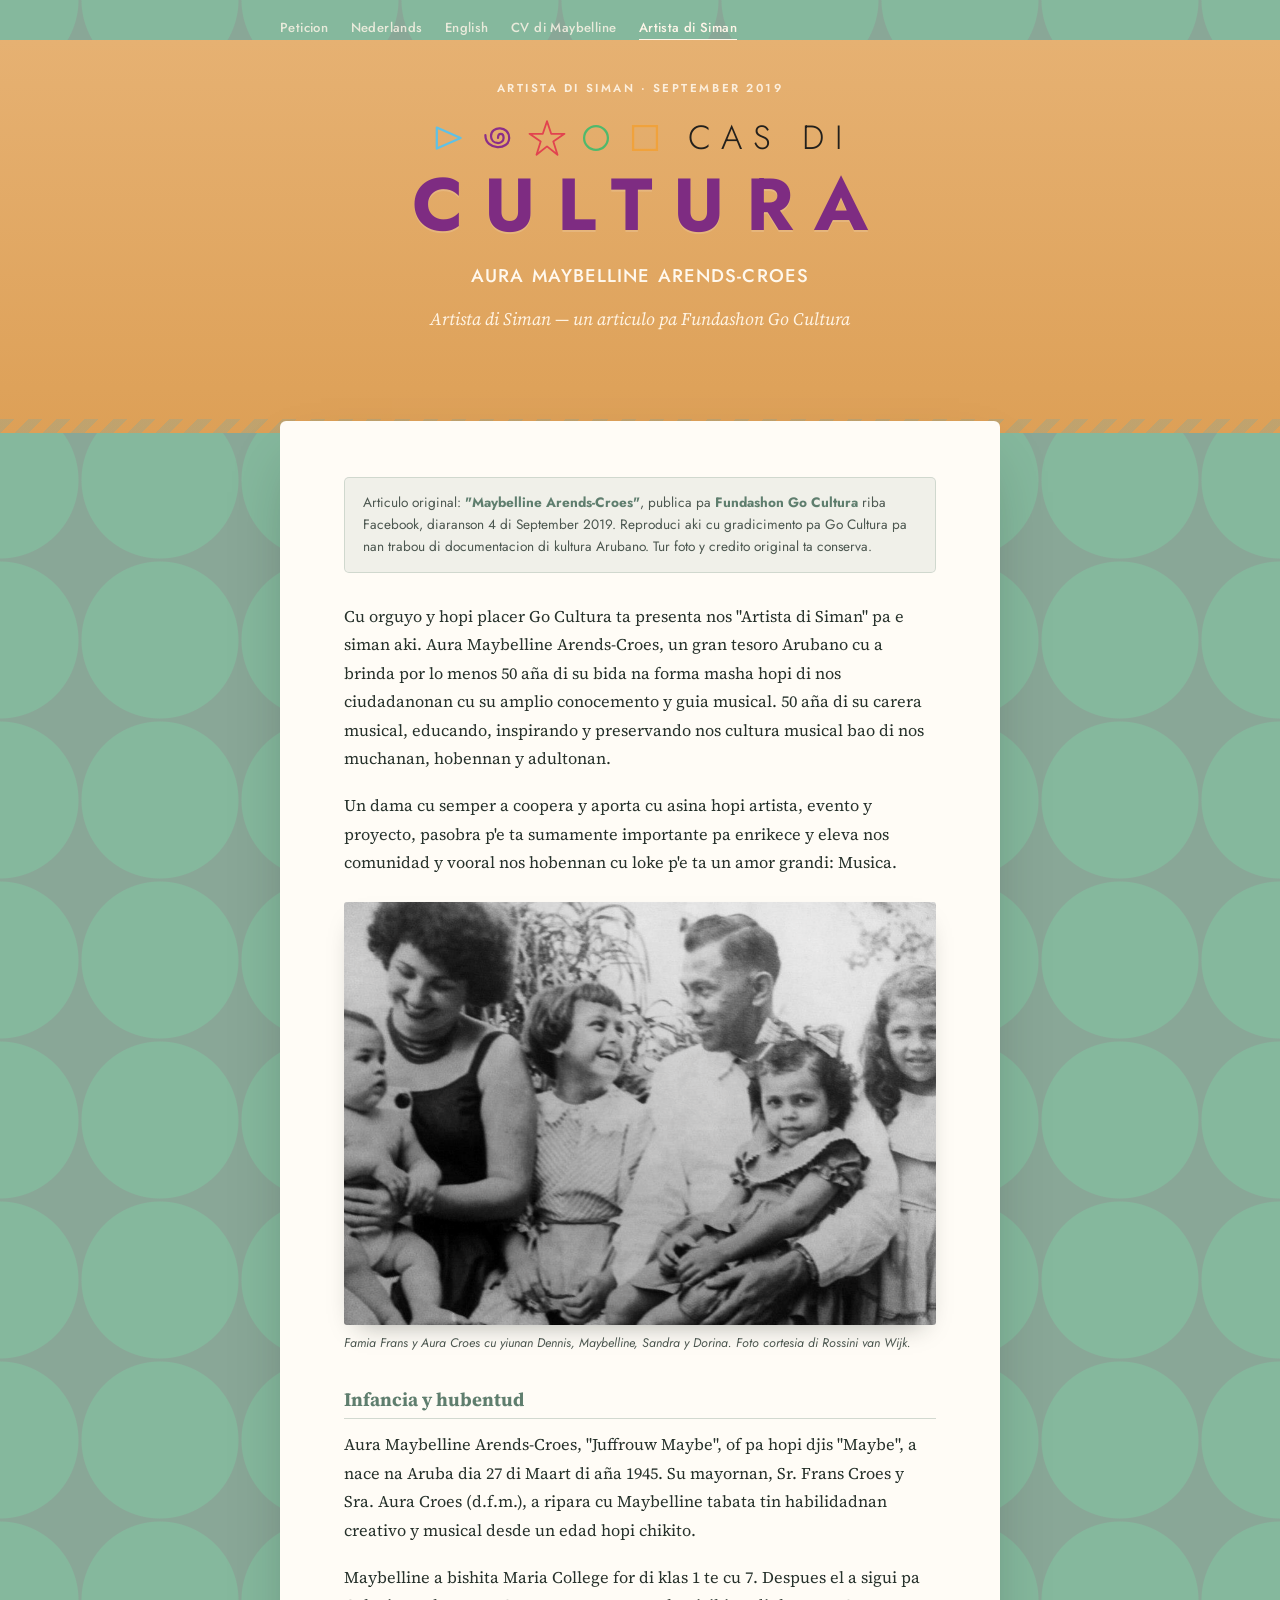
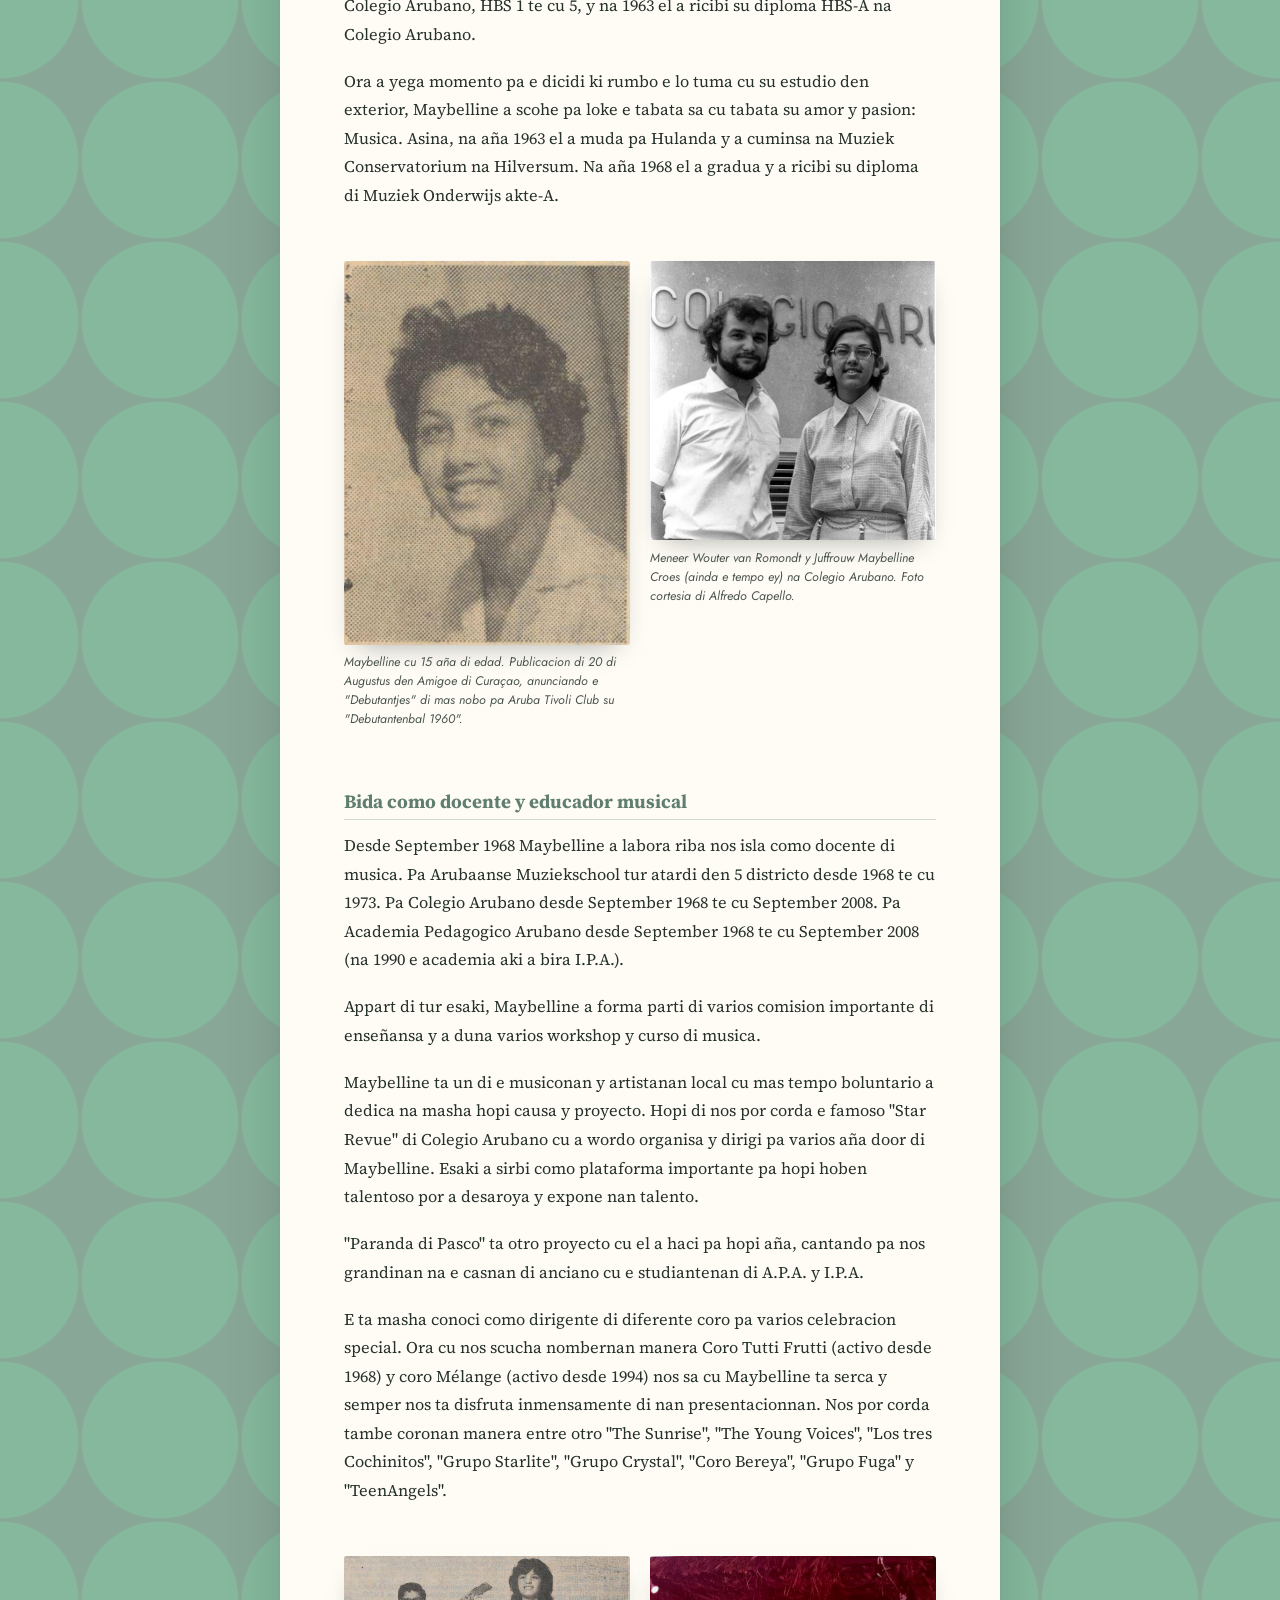
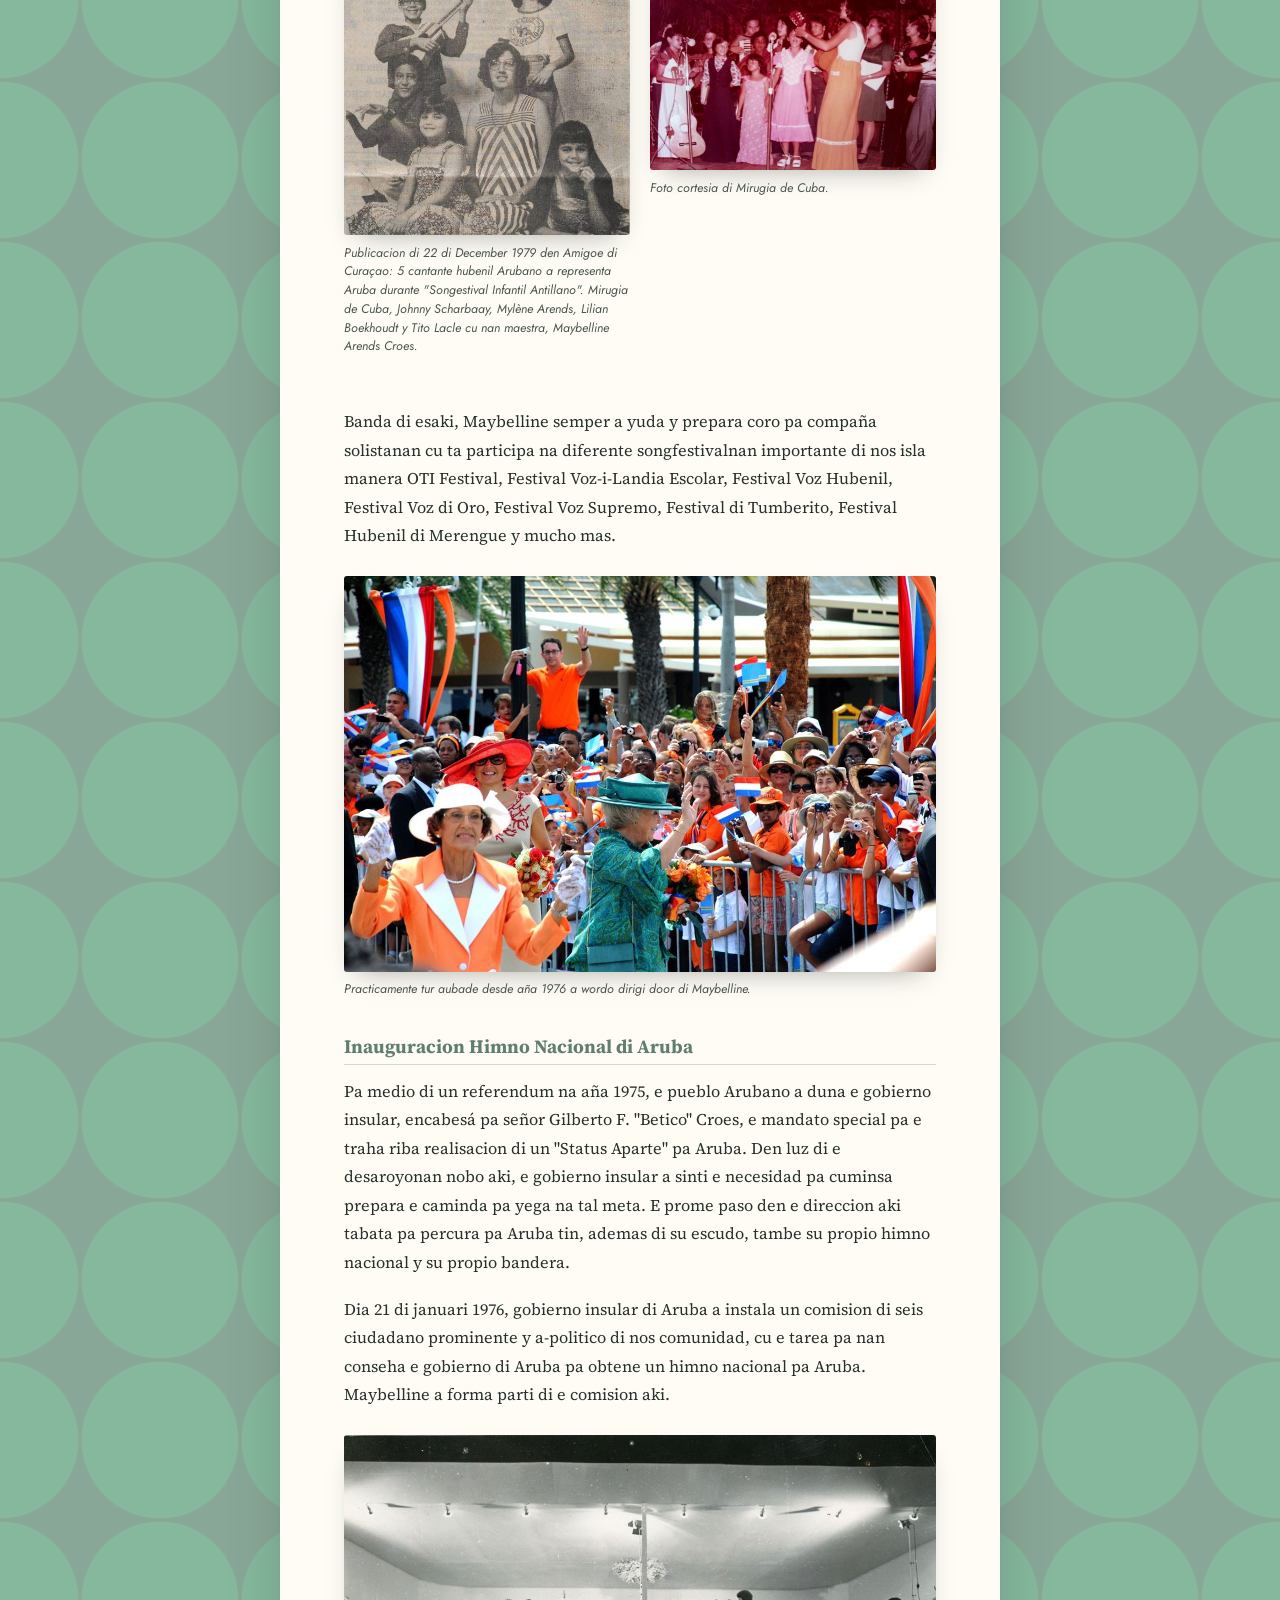
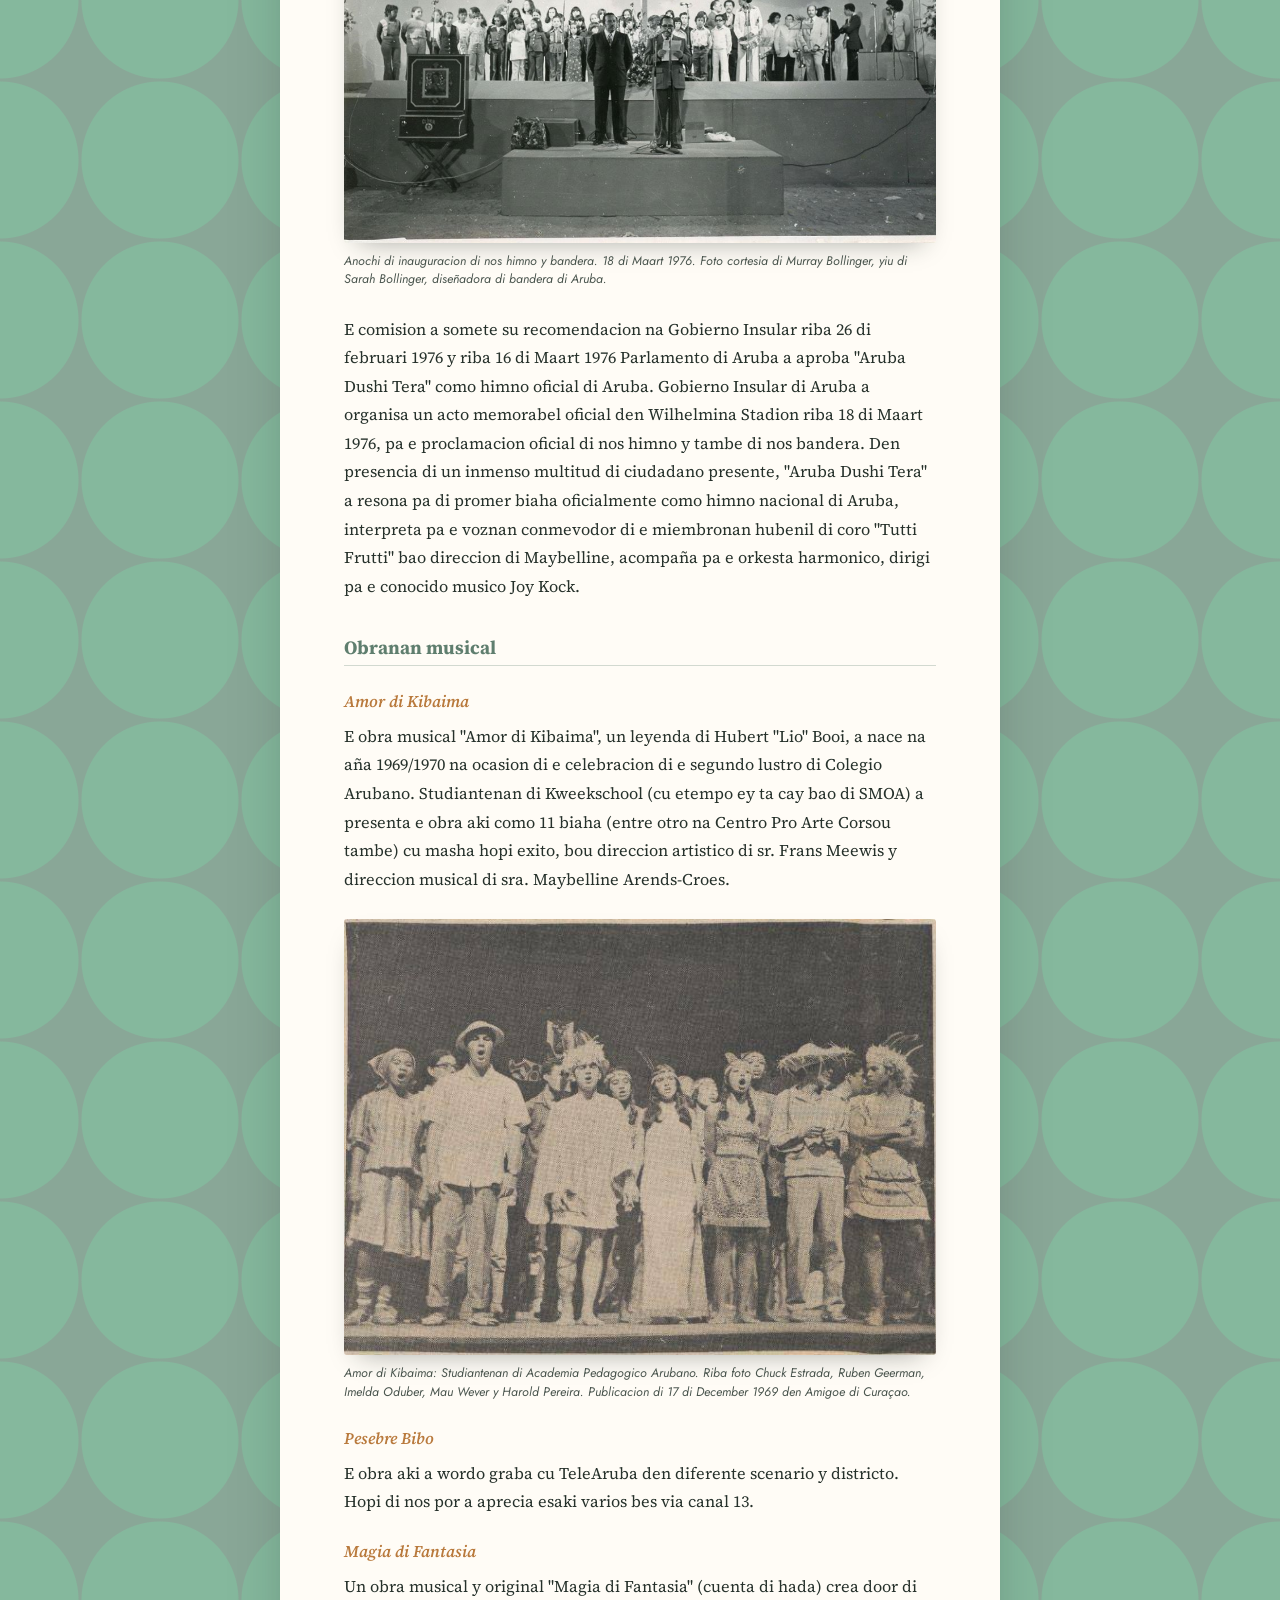
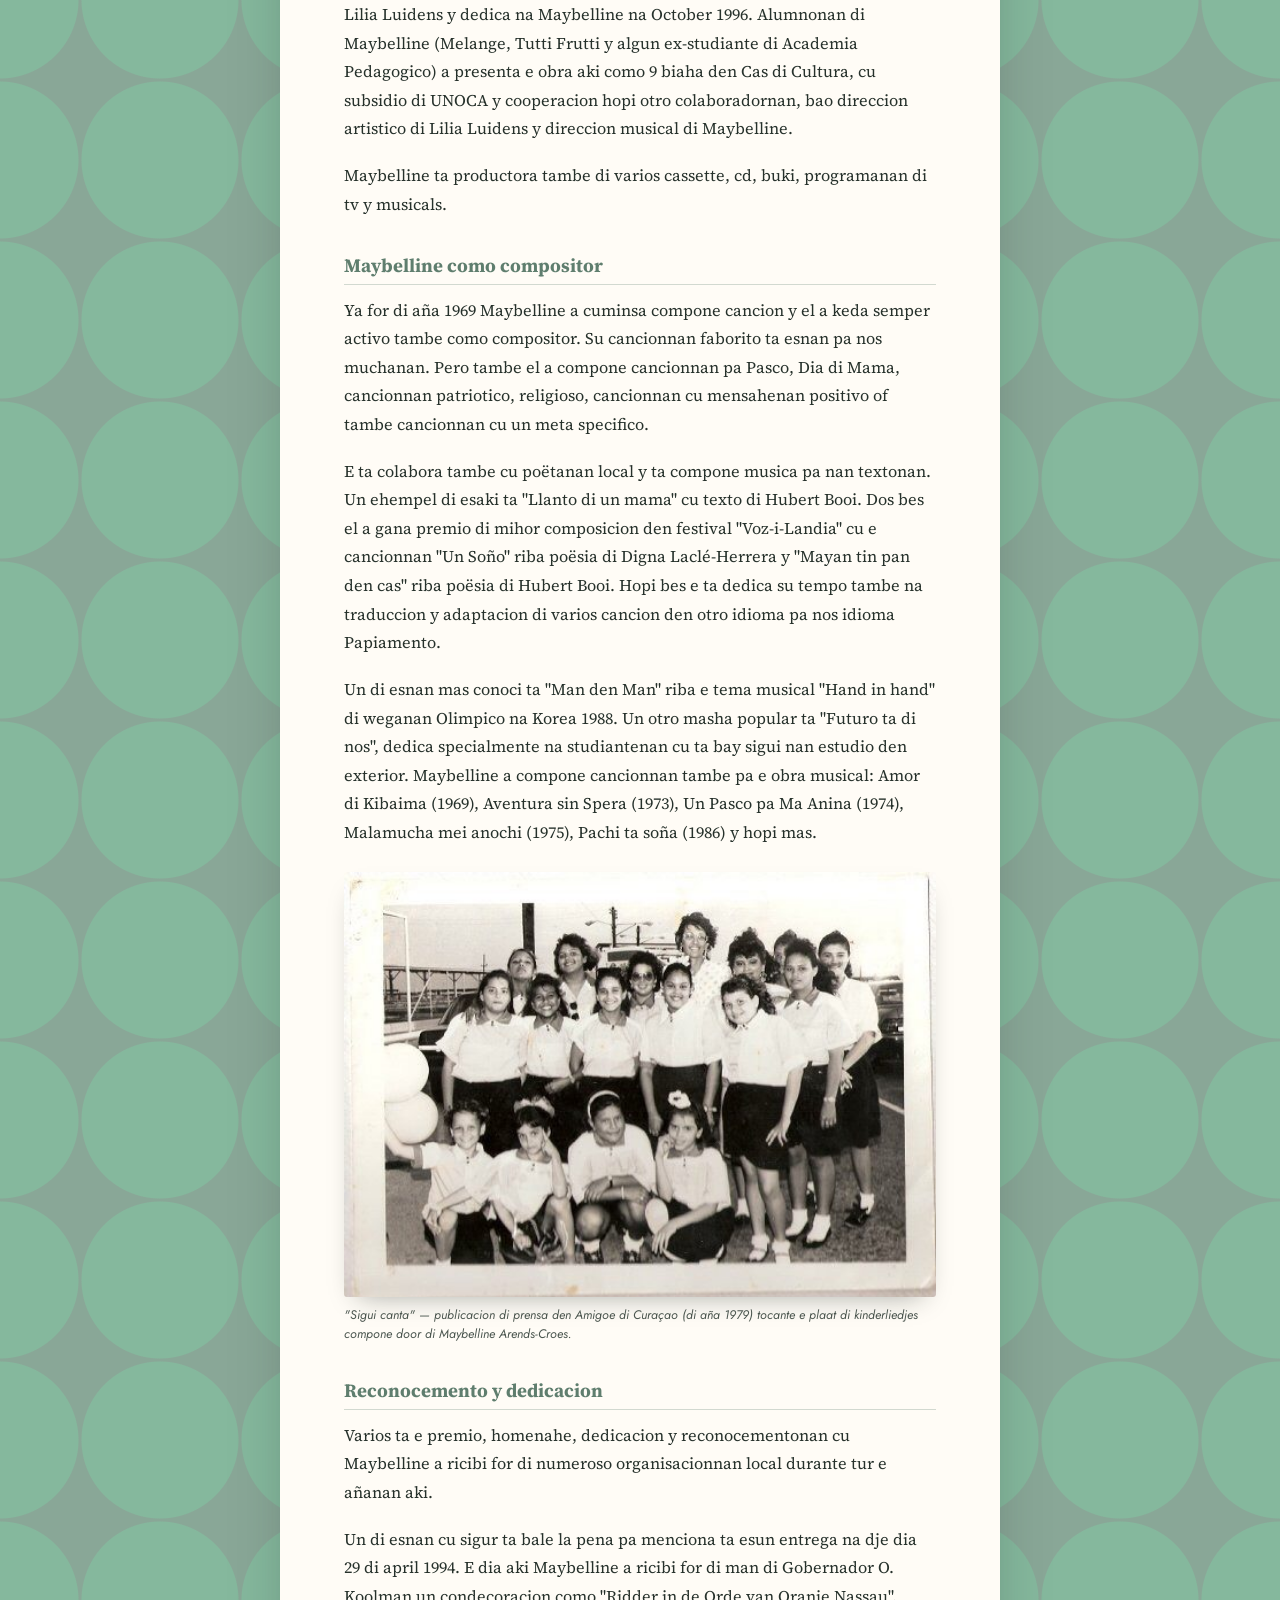
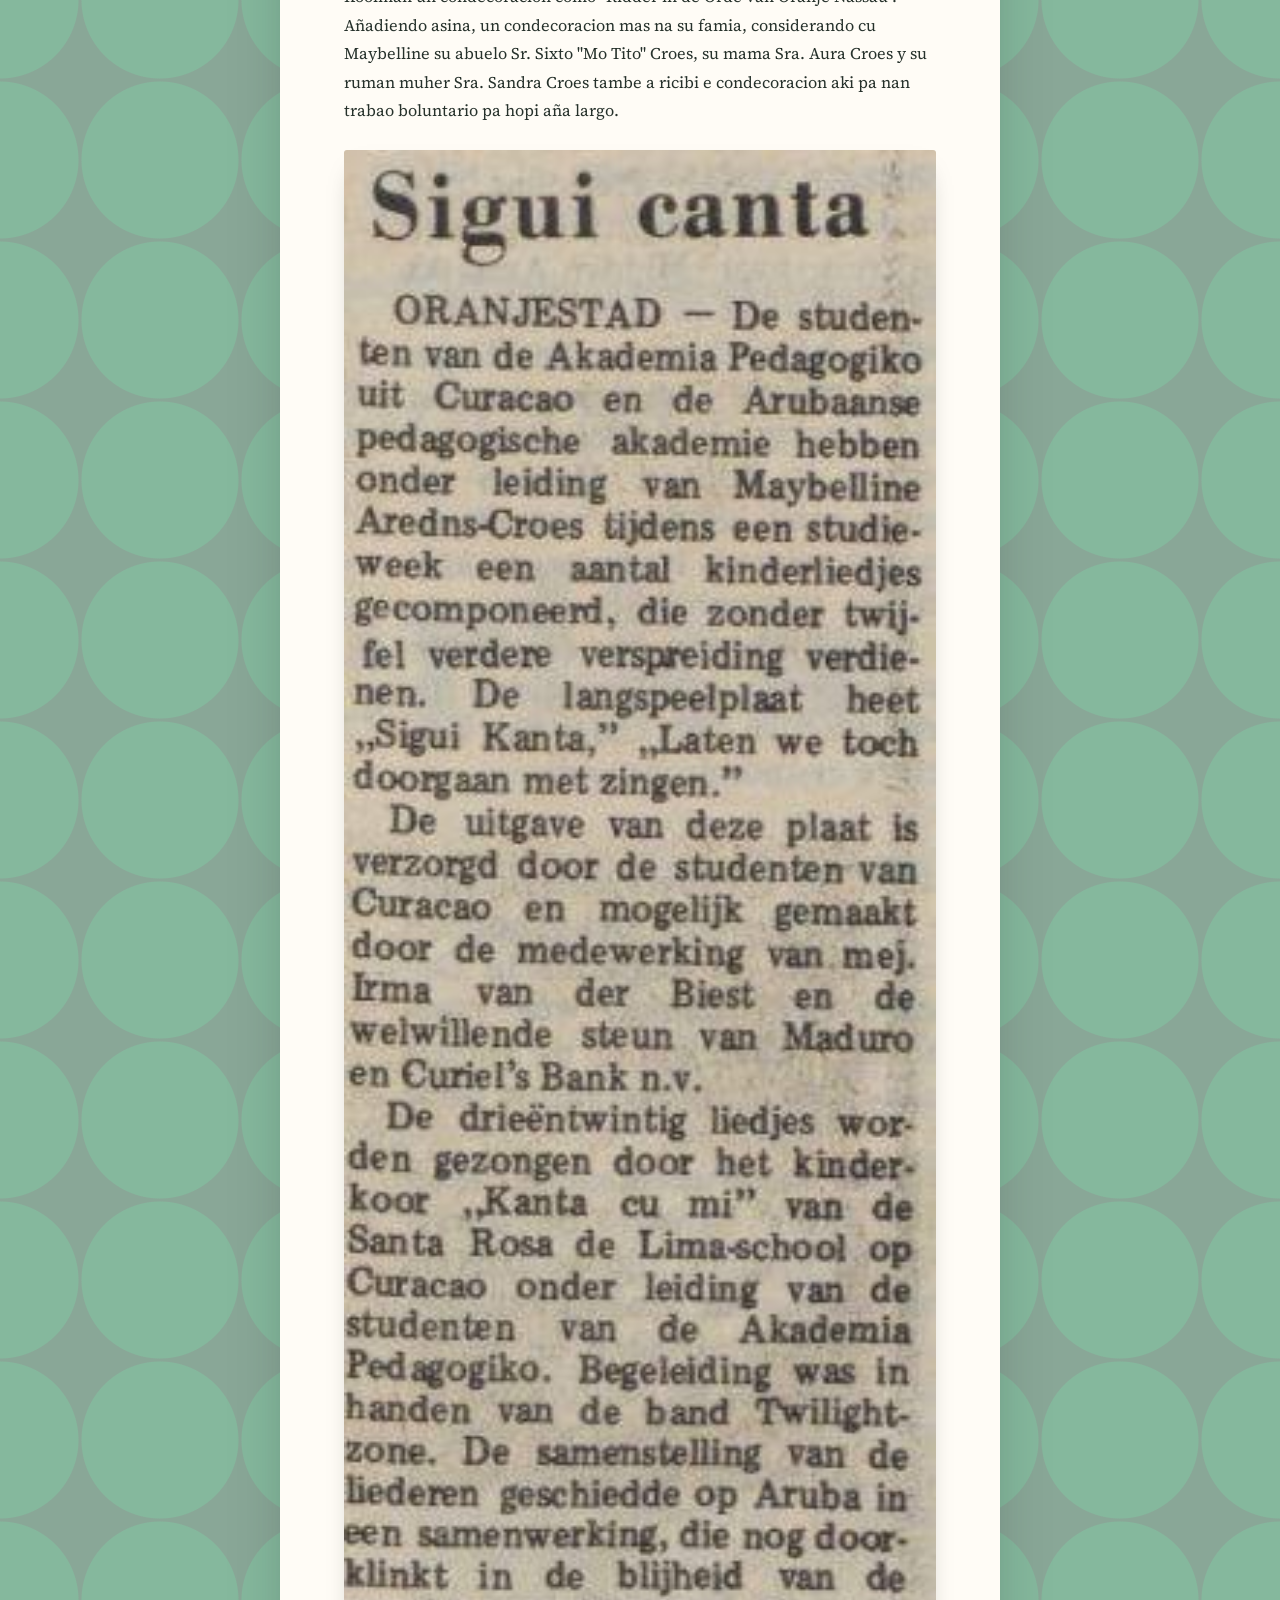
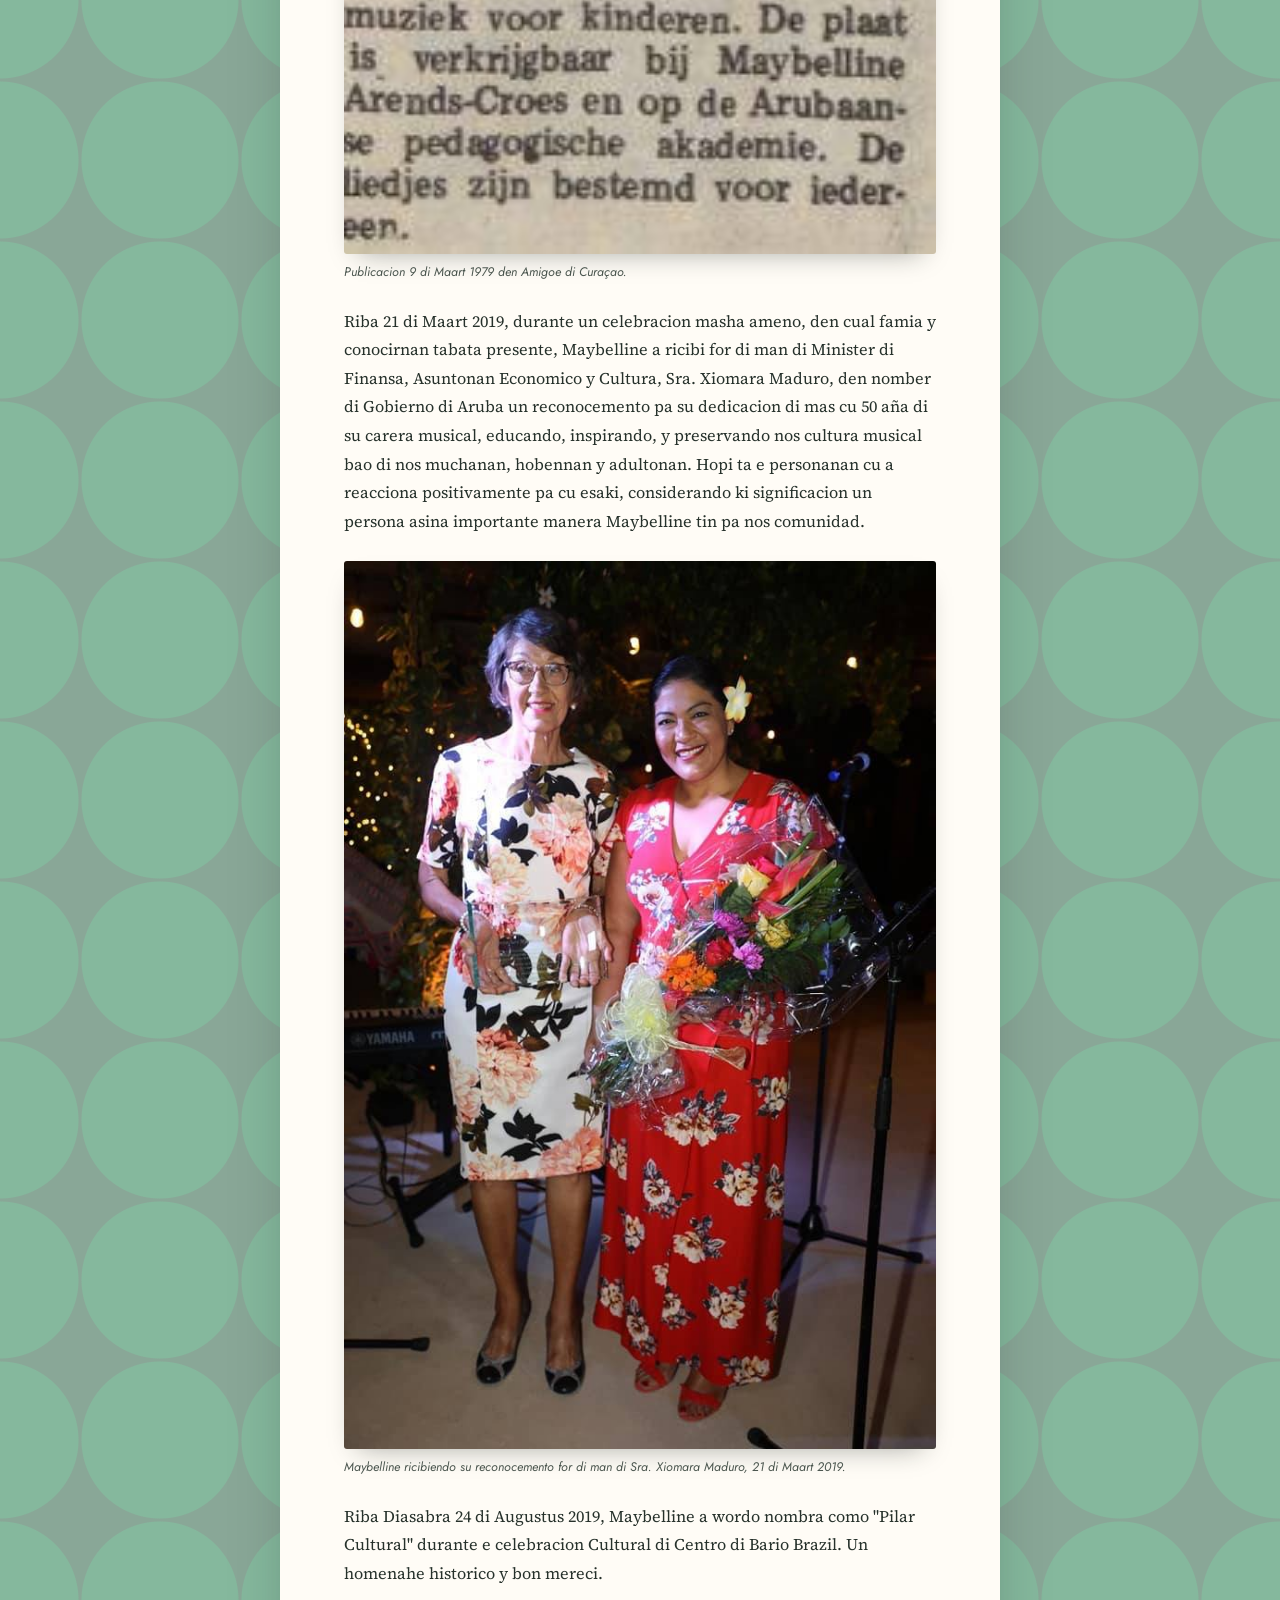
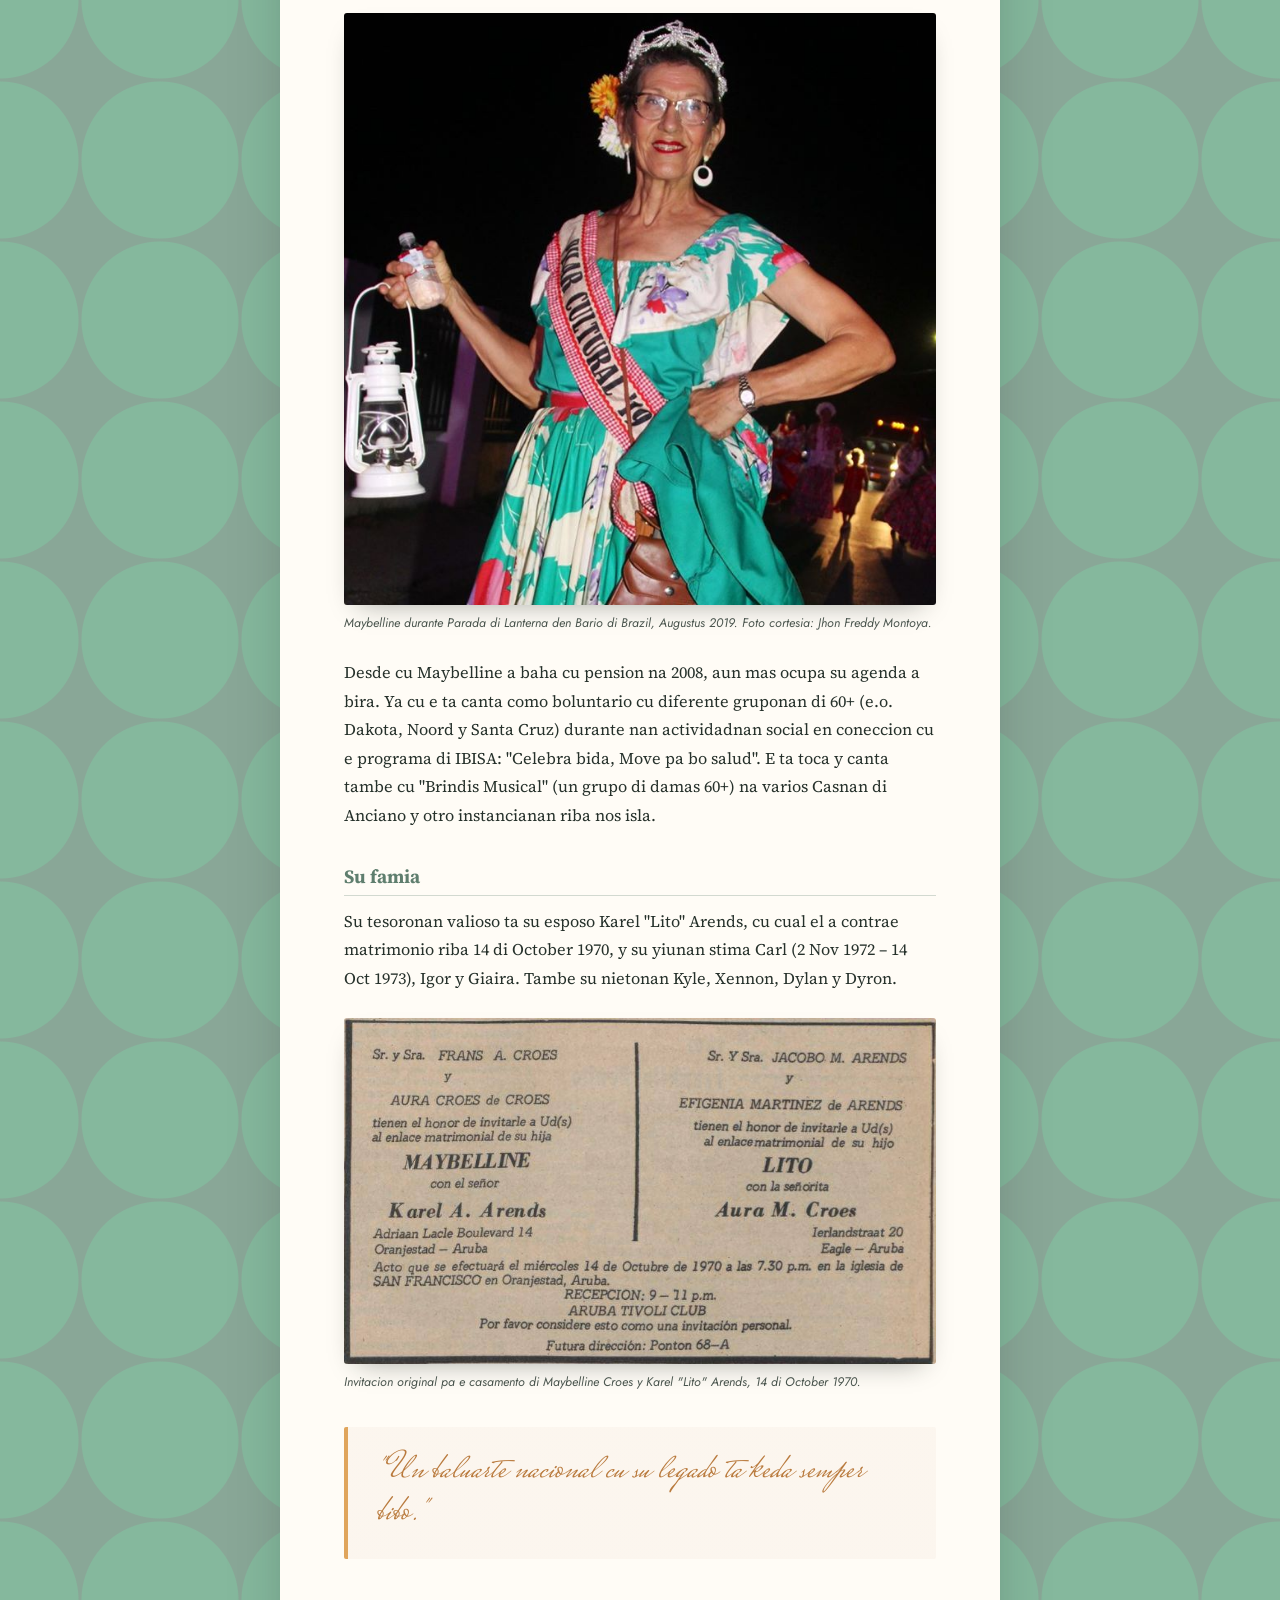
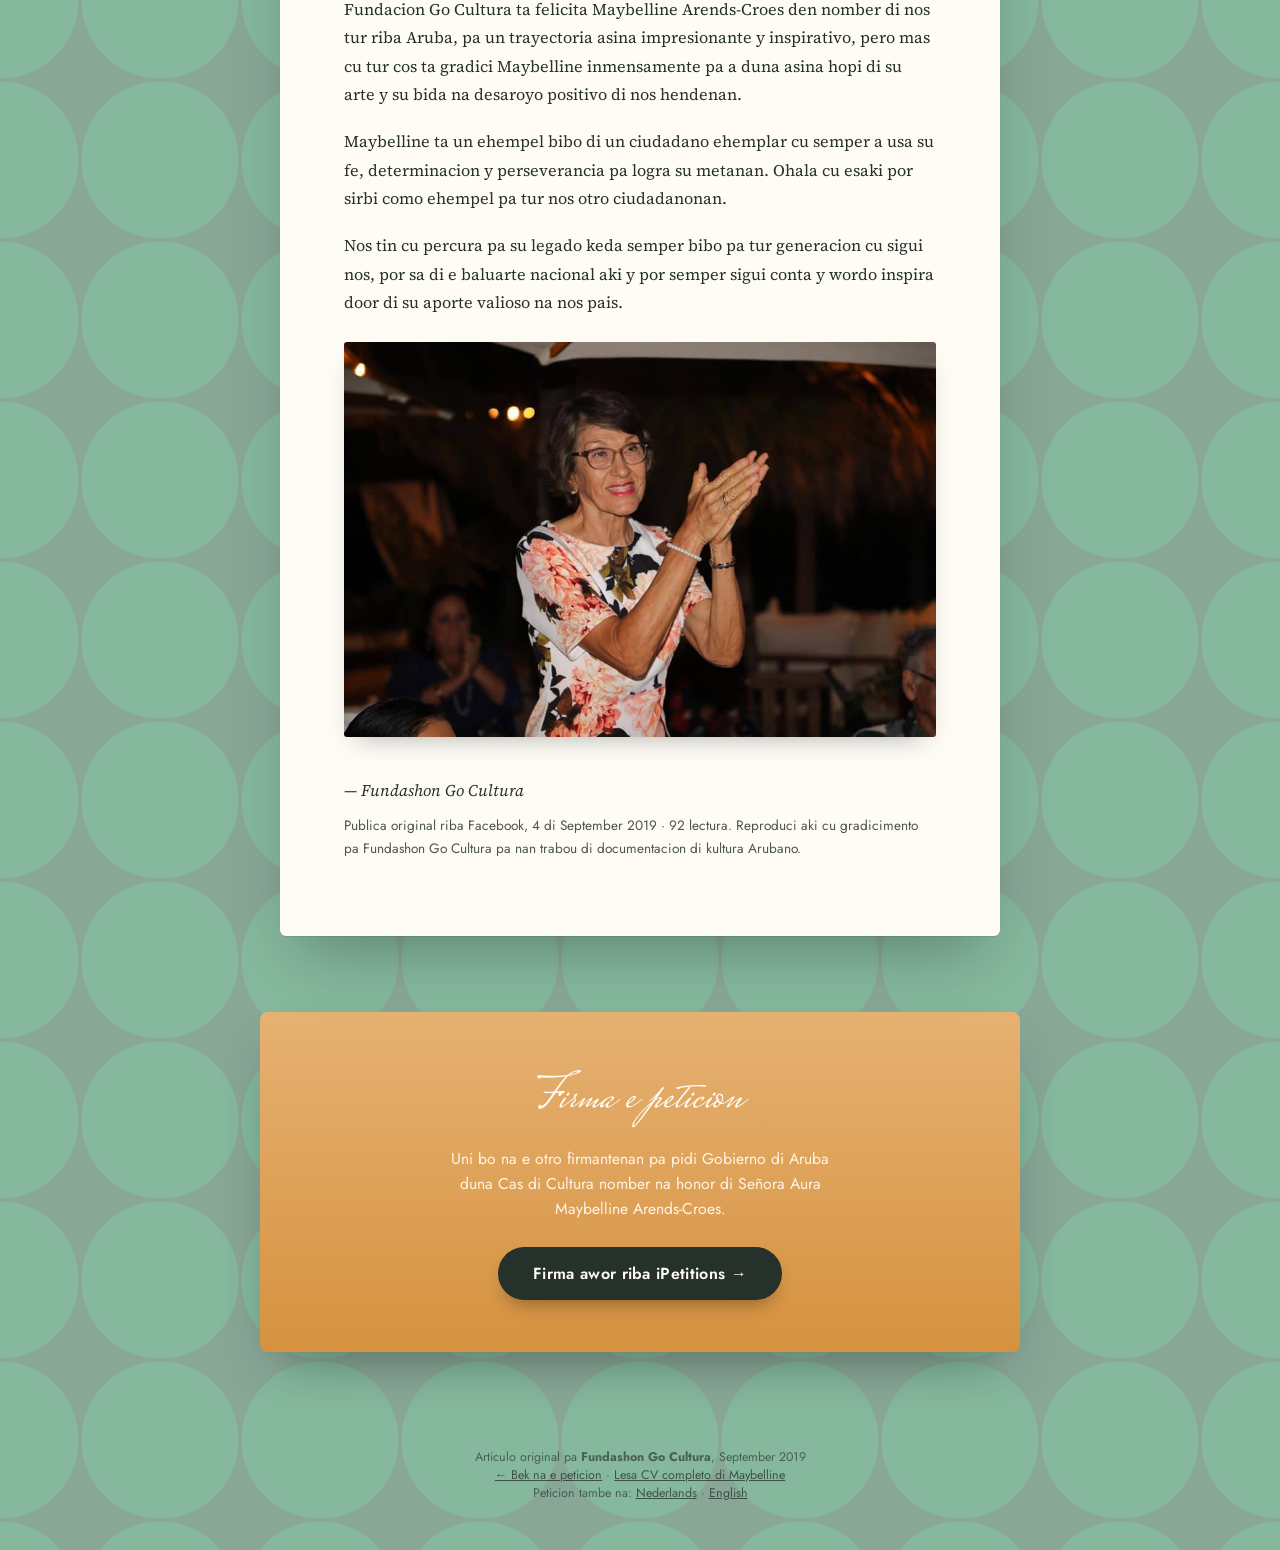
==== commit 042e5974: "add duthc and english peticion pages" ====
--- a/artista-di-siman.html
+++ b/artista-di-siman.html
@@ -14,6 +14,8 @@
 
 <nav class="sitenav">
   <a href="index.html">Peticion</a>
+  <a href="index-nl.html">Nederlands</a>
+  <a href="index-en.html">English</a>
   <a href="cv.html">CV di Maybelline</a>
   <a class="current" href="artista-di-siman.html">Artista di Siman</a>
 </nav>
@@ -198,7 +200,8 @@
 
 <footer>
   Articulo original pa <strong>Fundashon Go Cultura</strong>, September 2019<br>
-  <a href="index.html">← Bek na e peticion</a> · <a href="cv.html">Lesa CV completo di Maybelline</a>
+  <a href="index.html">← Bek na e peticion</a> · <a href="cv.html">Lesa CV completo di Maybelline</a><br>
+  Peticion tambe na: <a href="index-nl.html">Nederlands</a> · <a href="index-en.html">English</a>
 </footer>
 
 </body>
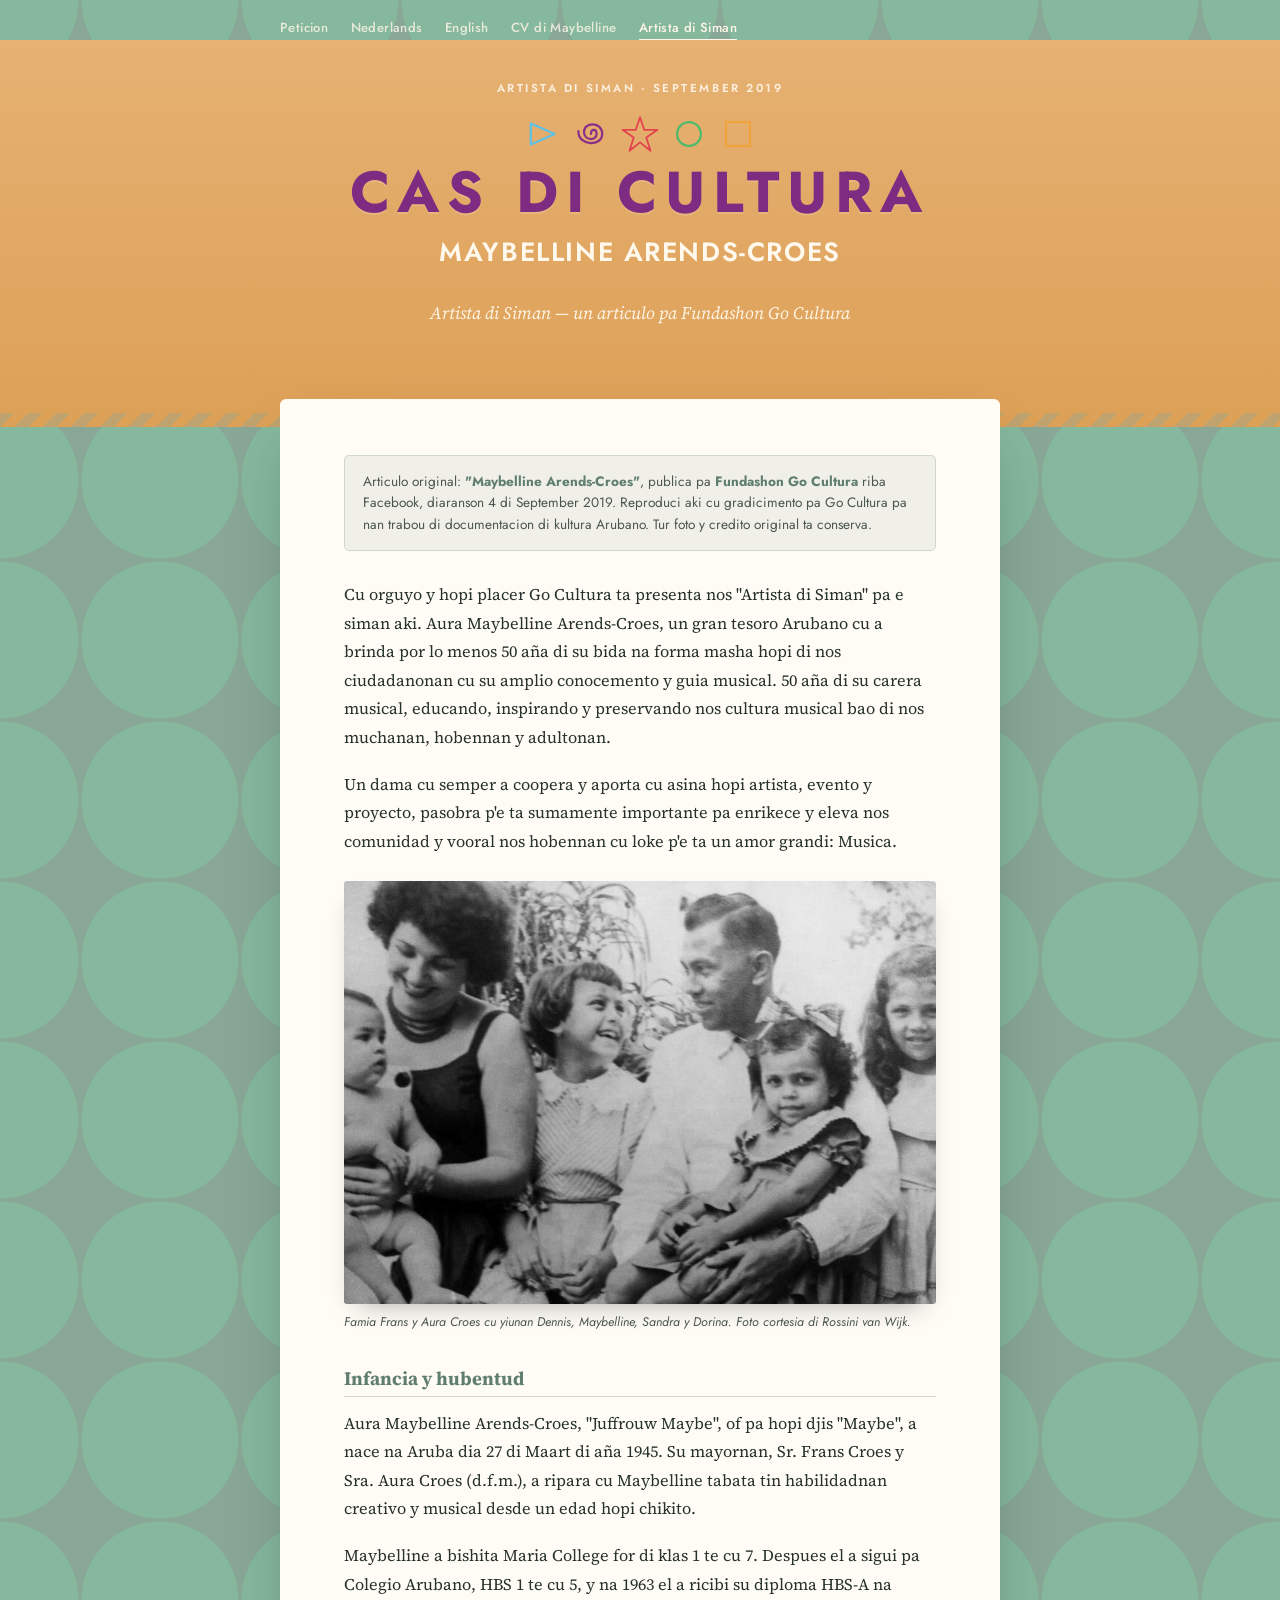
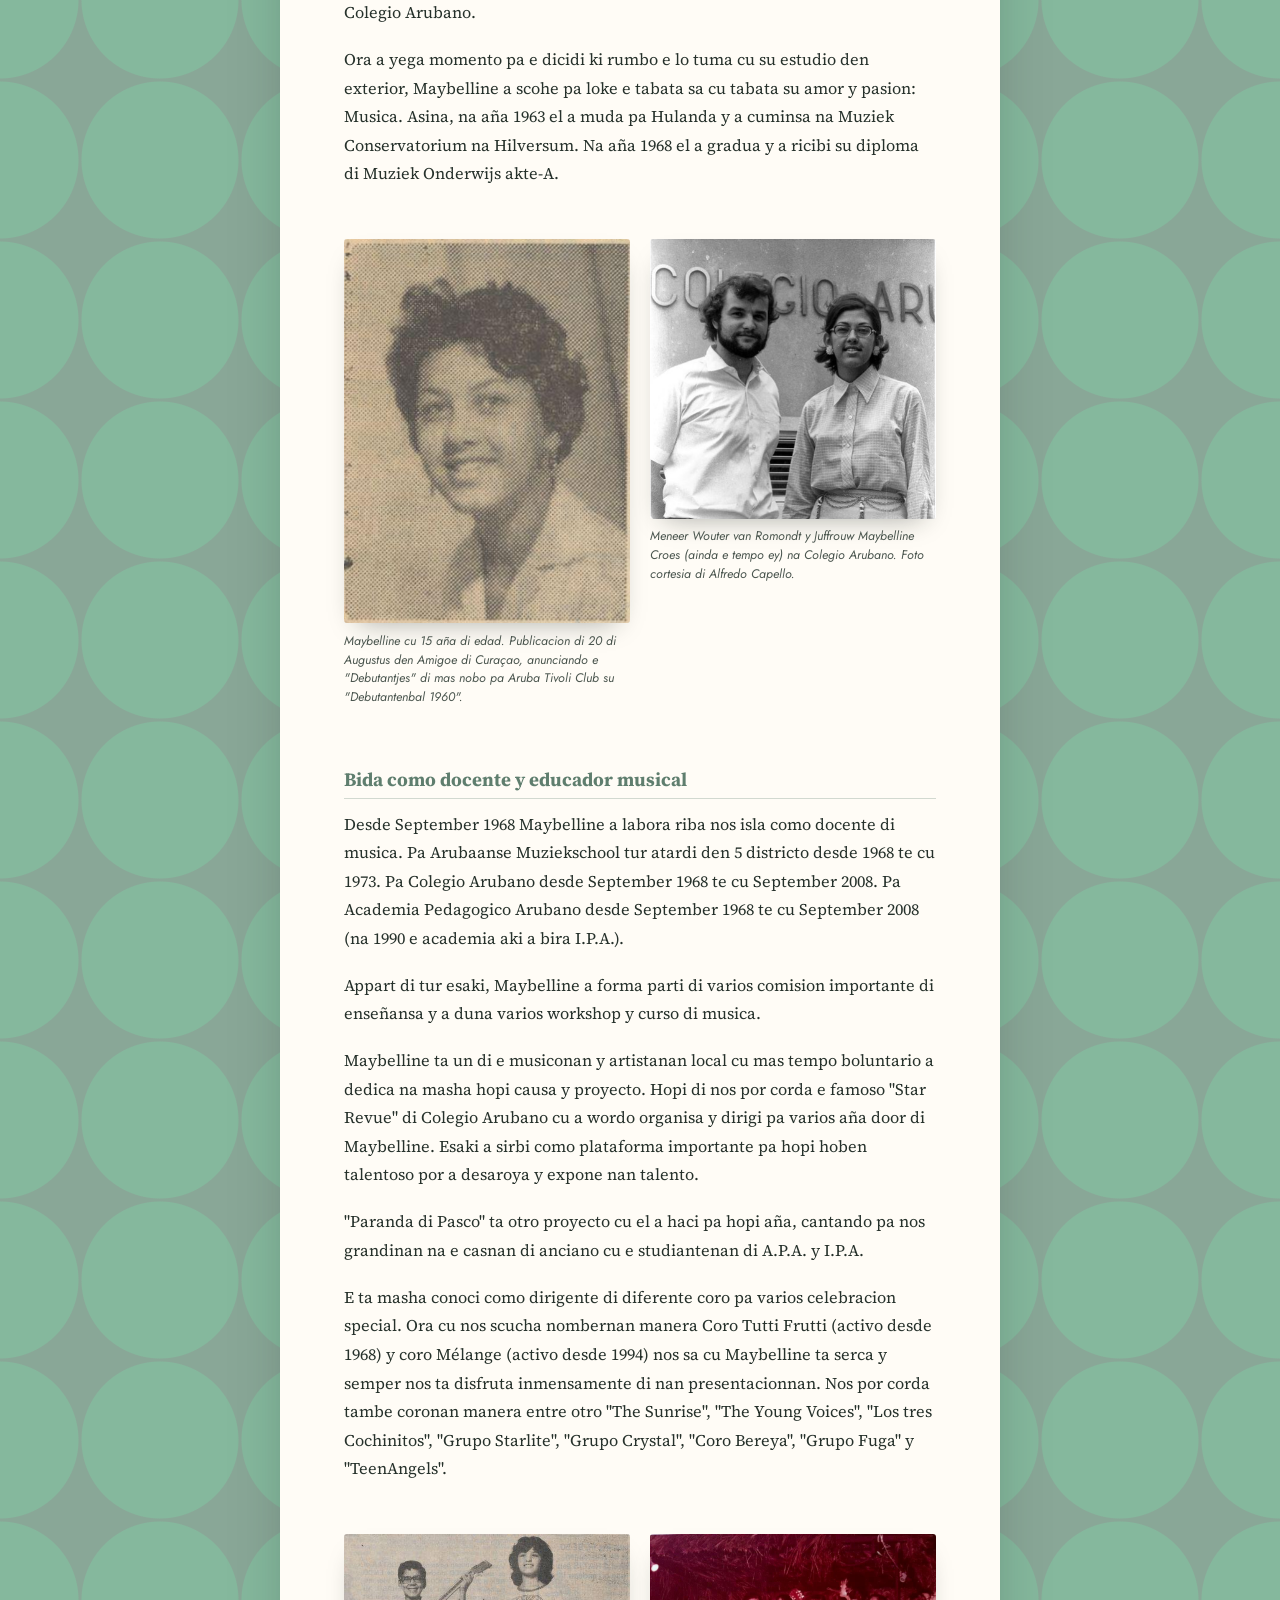
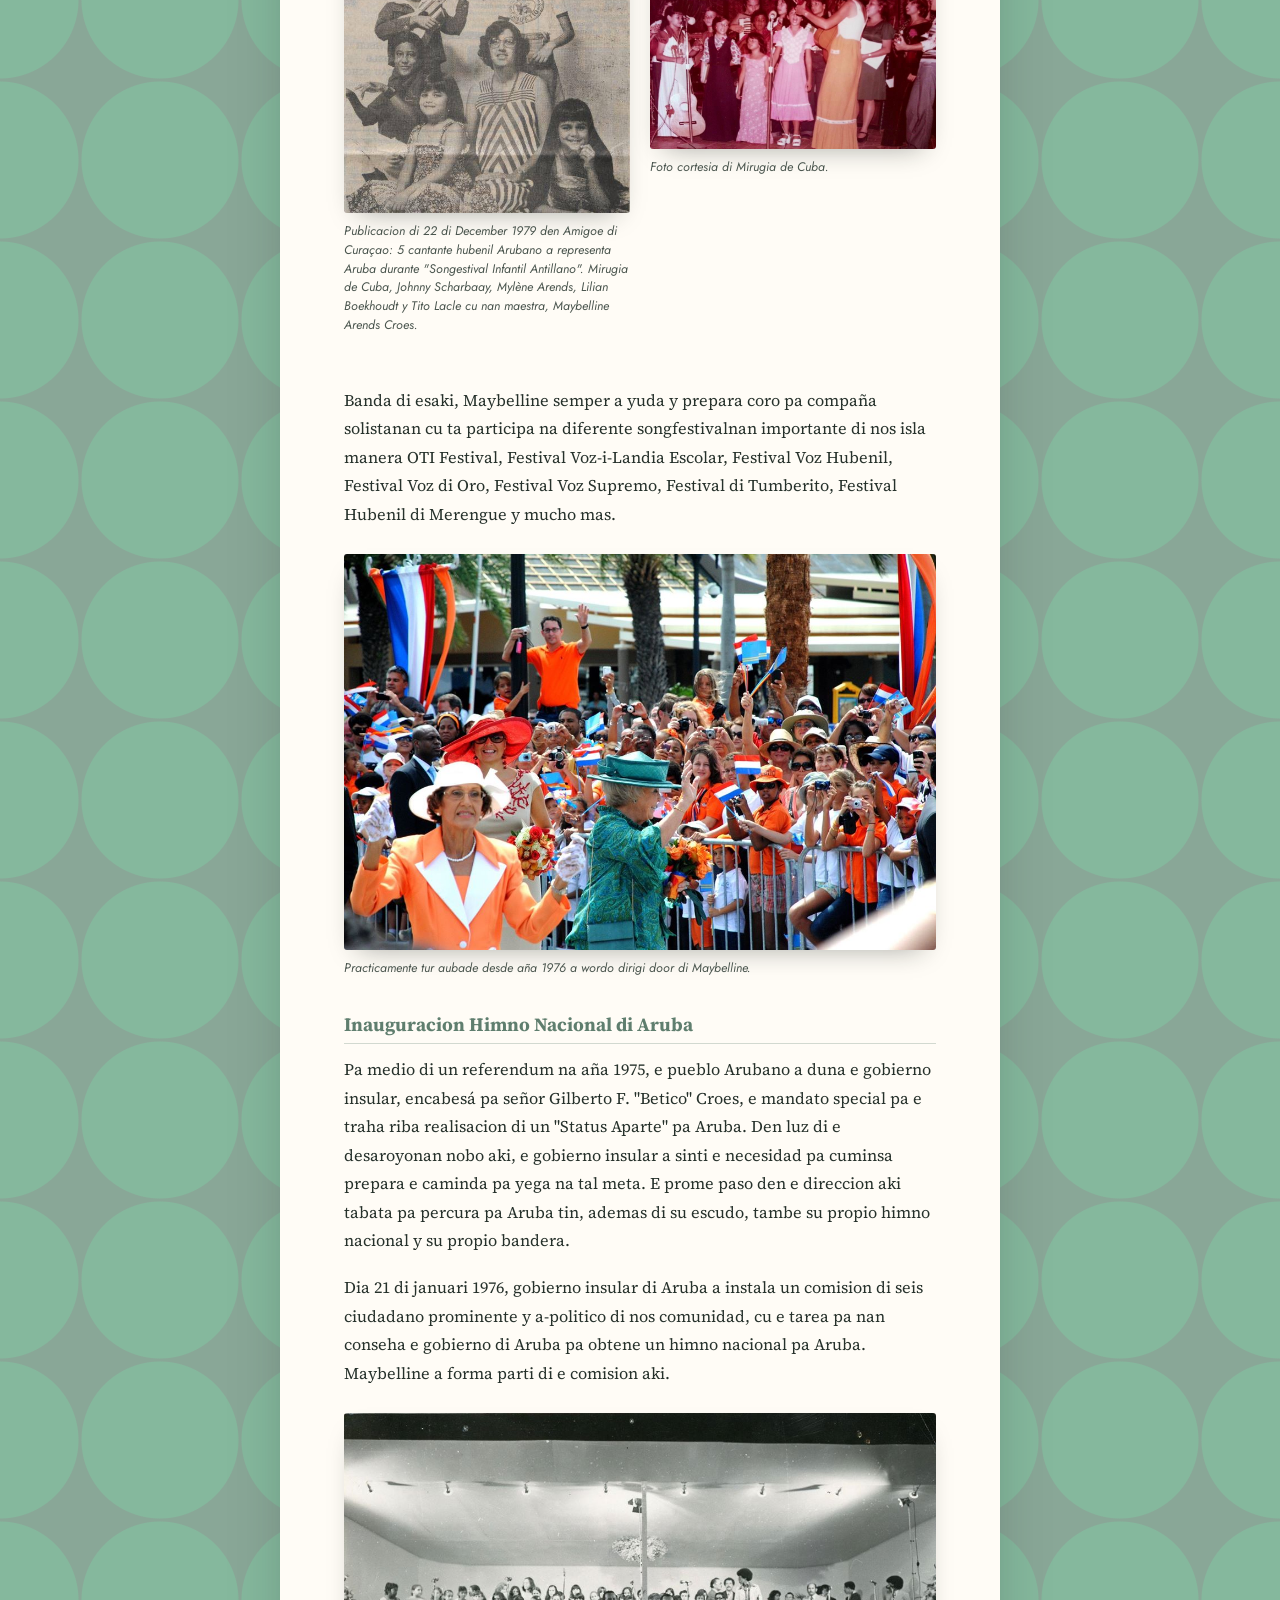
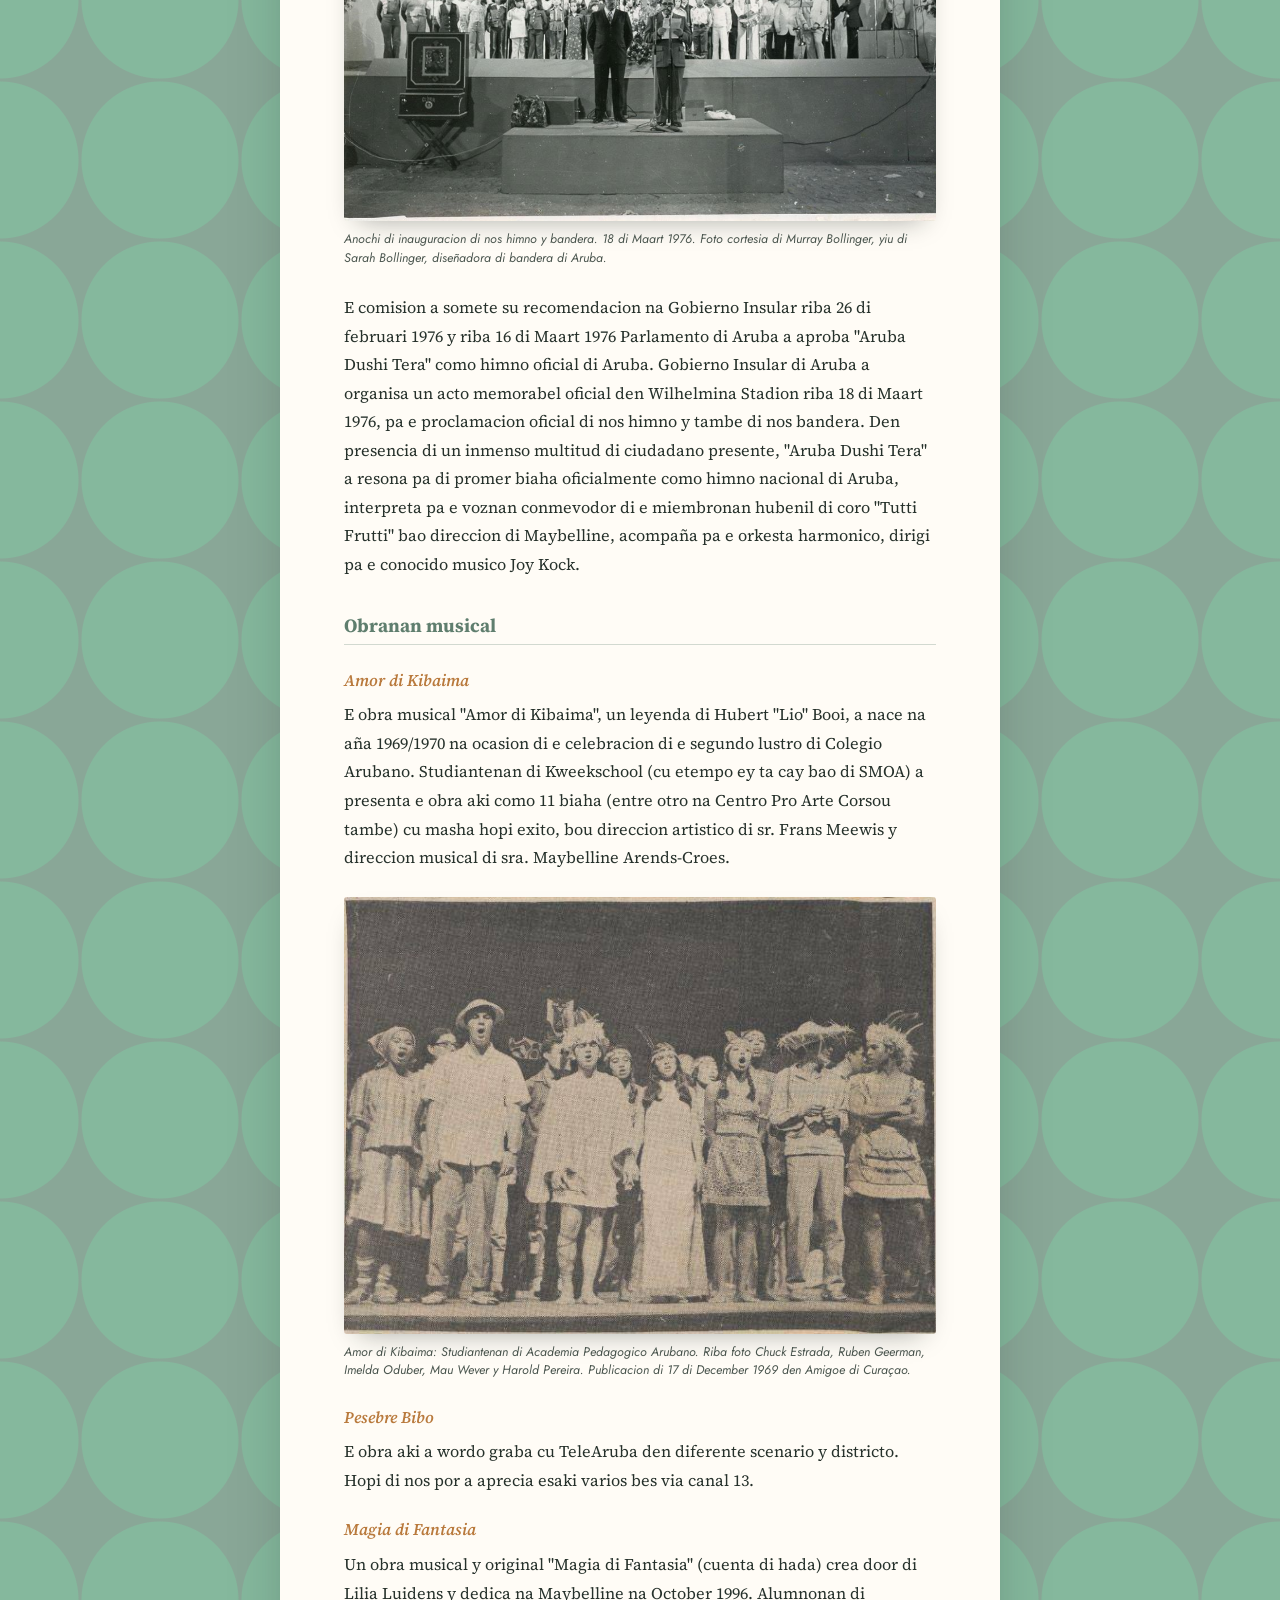
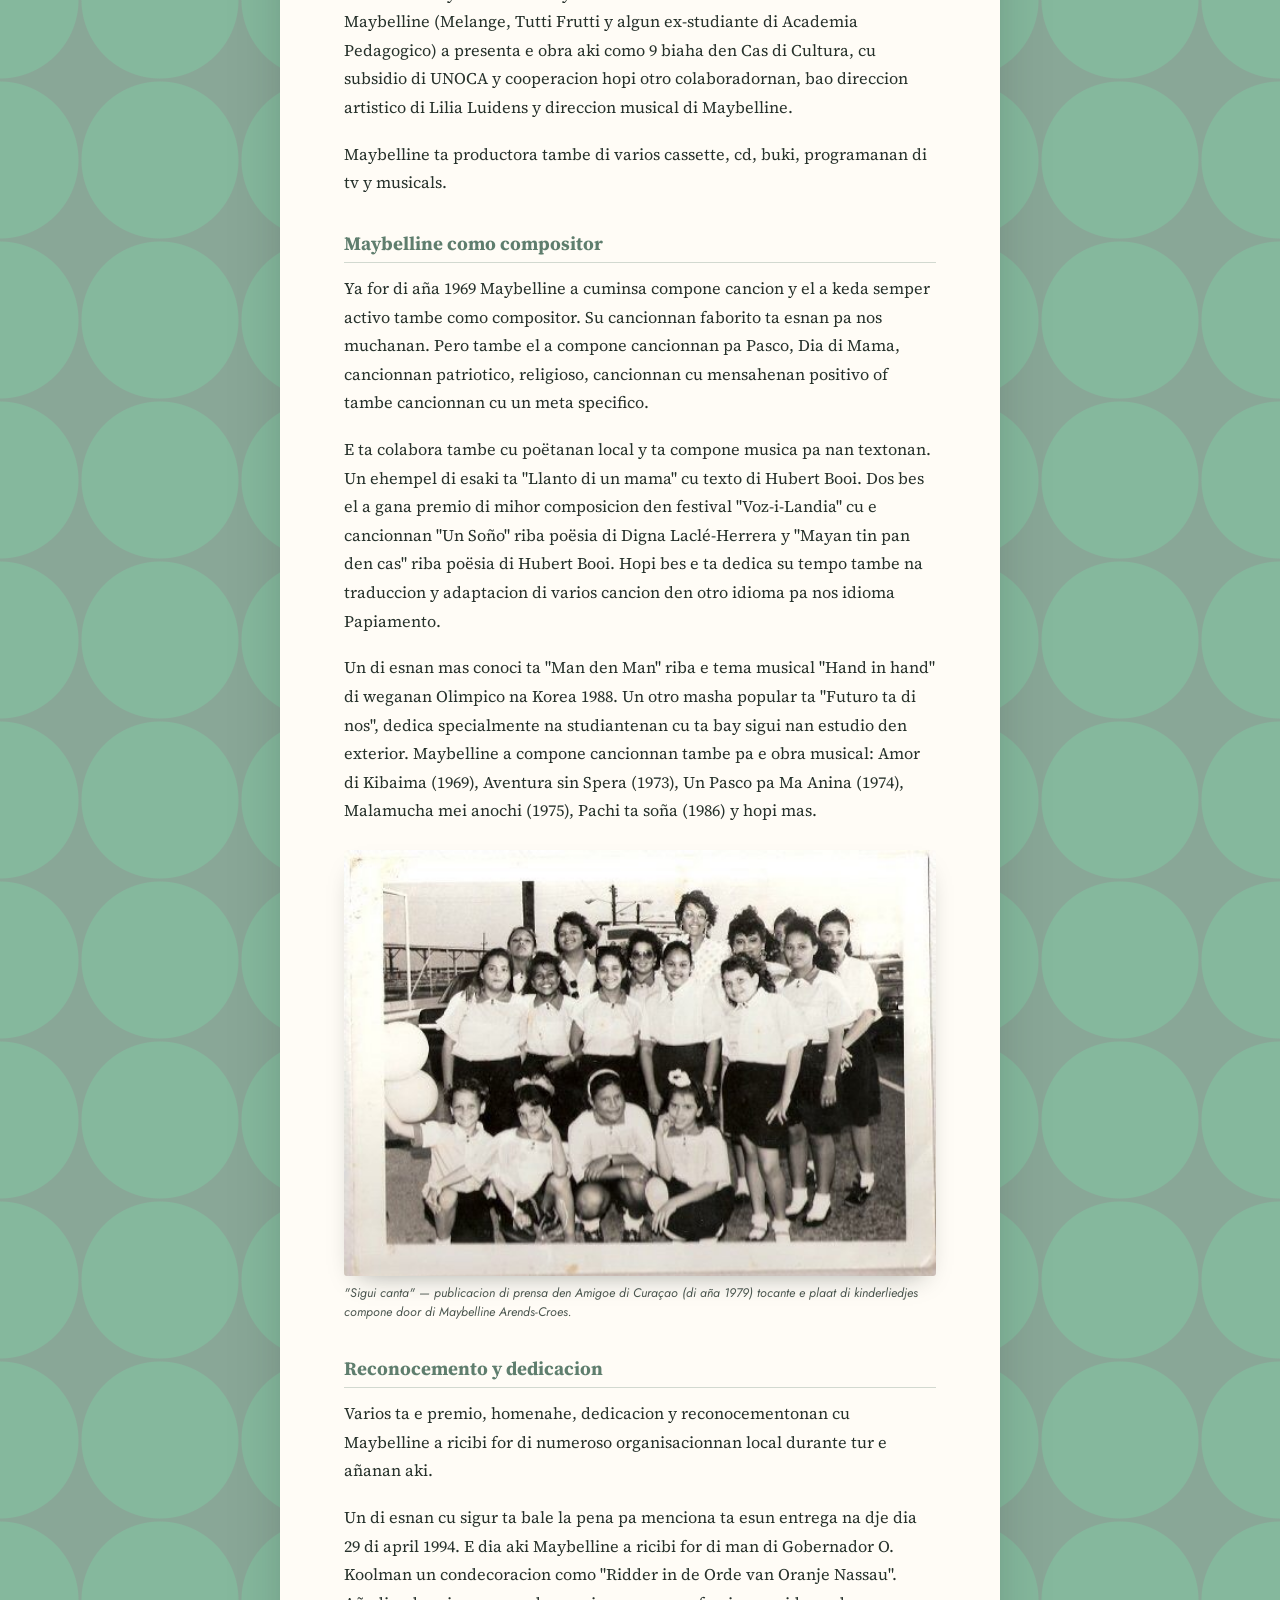
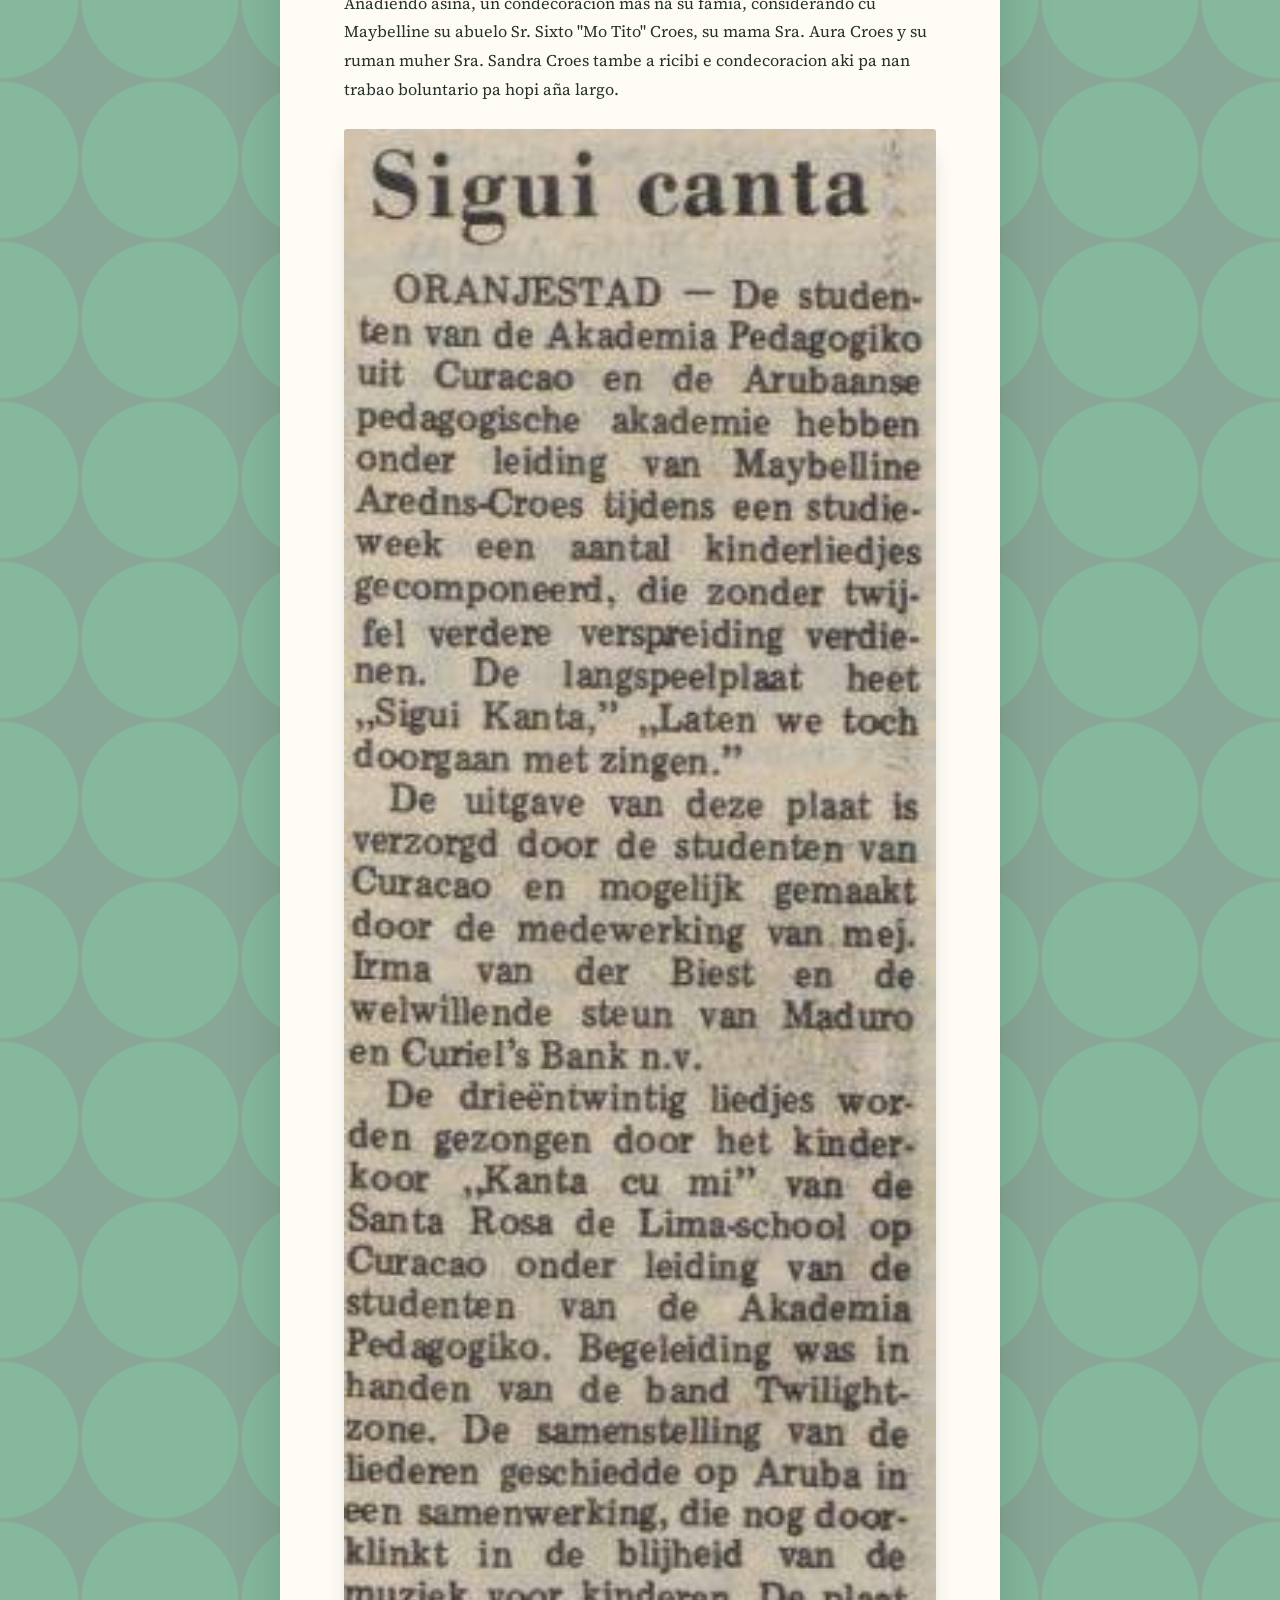
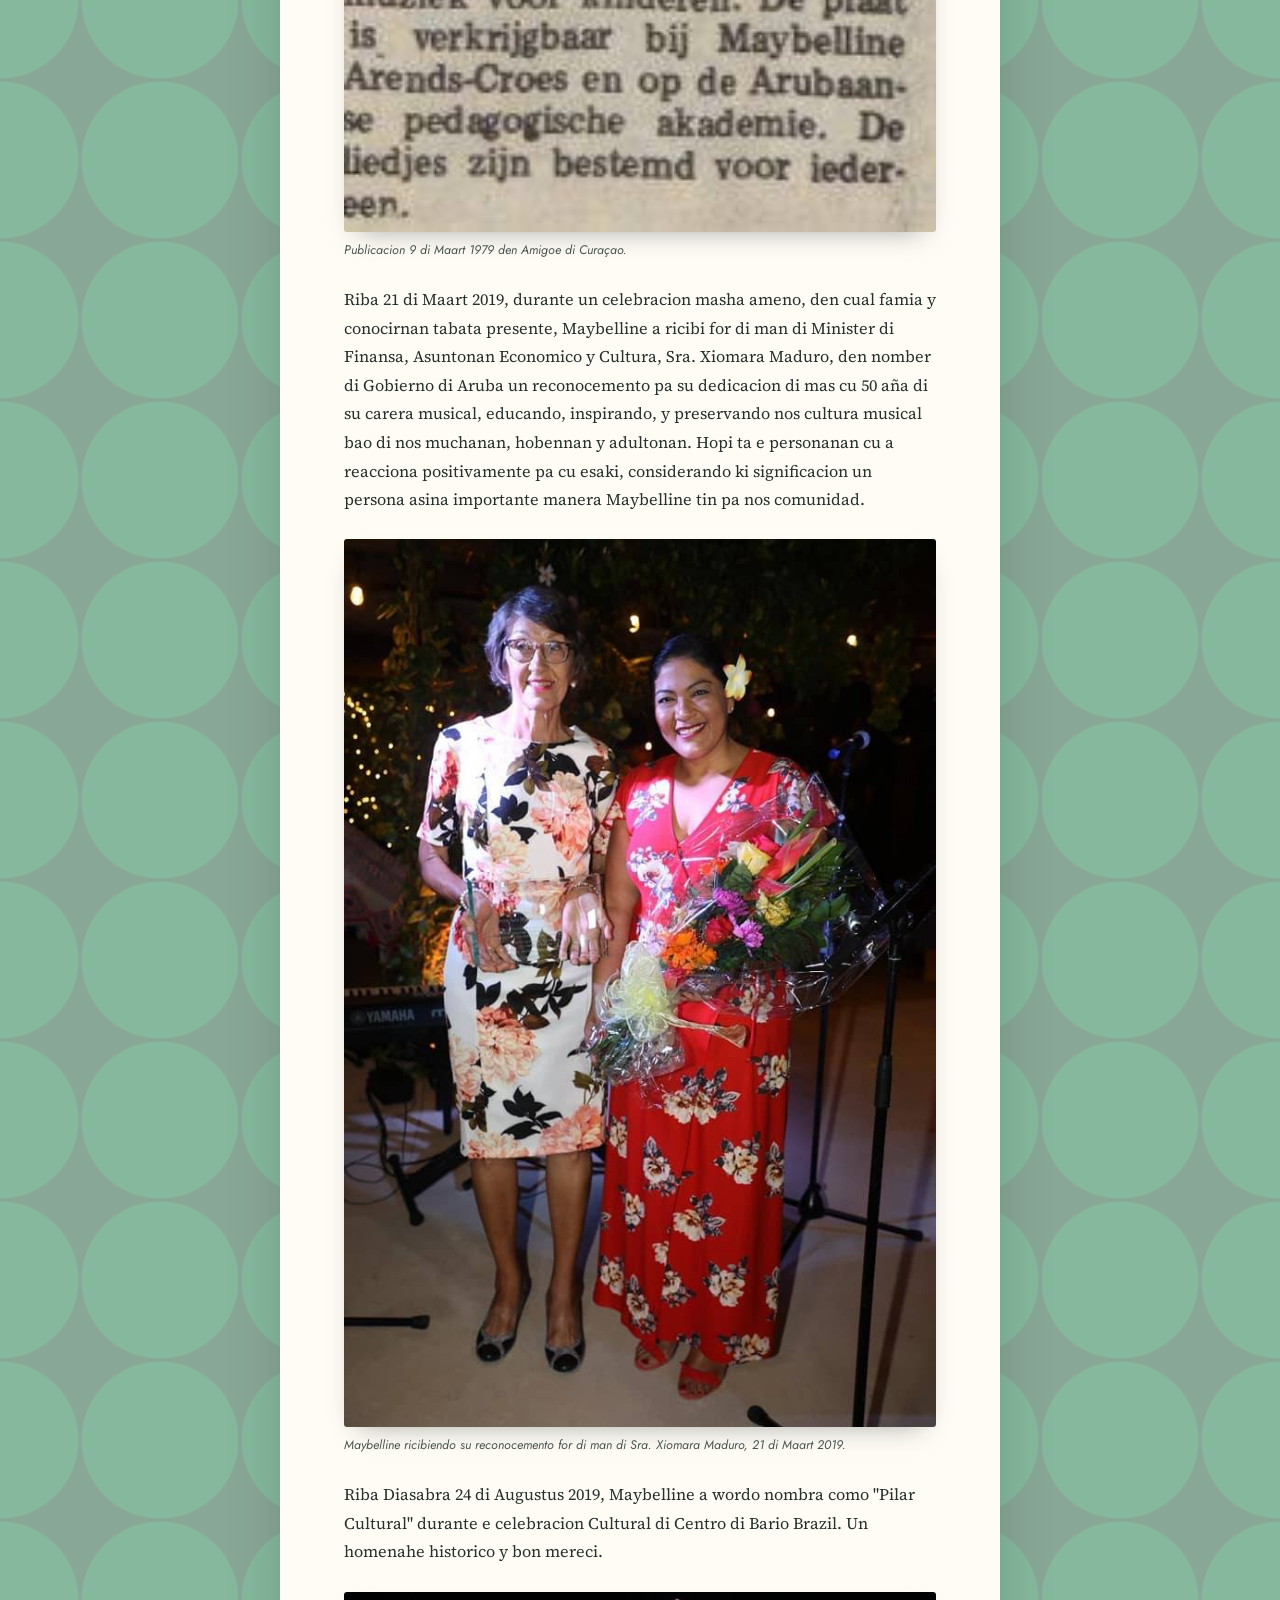
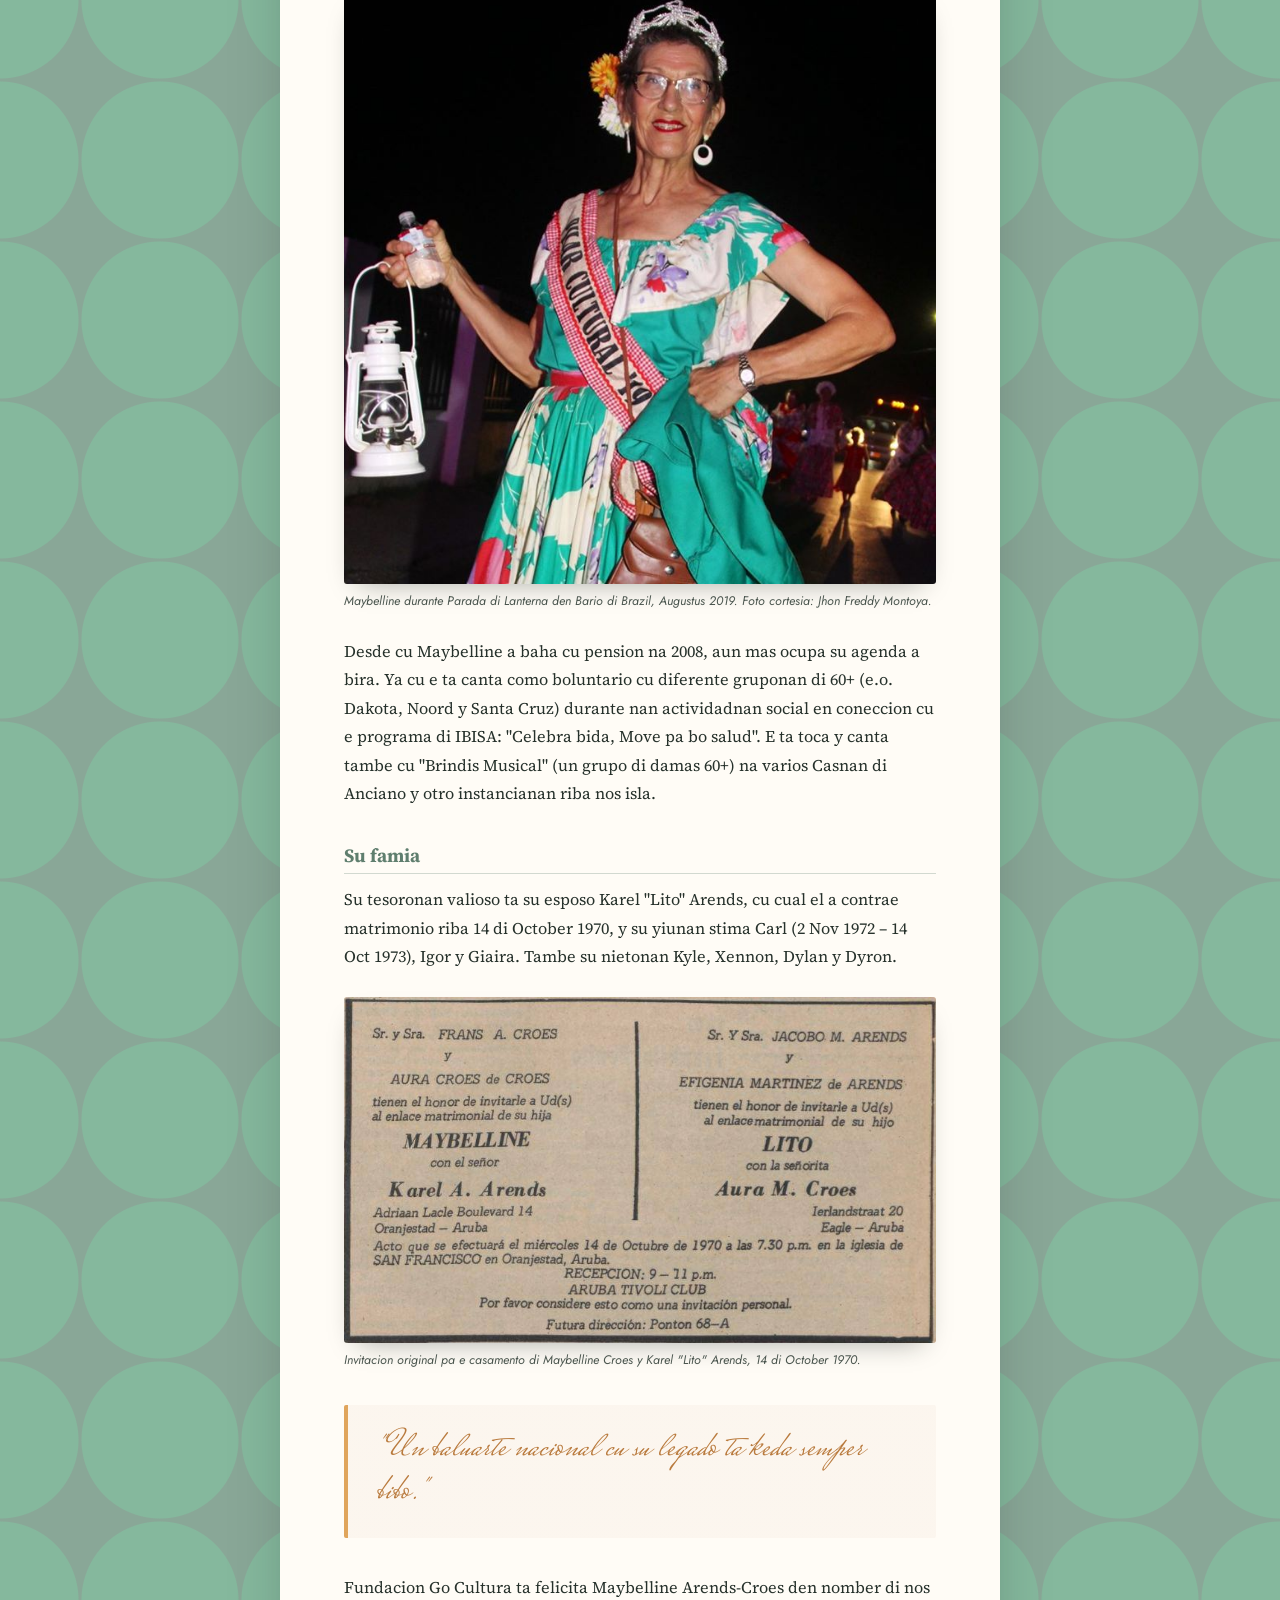
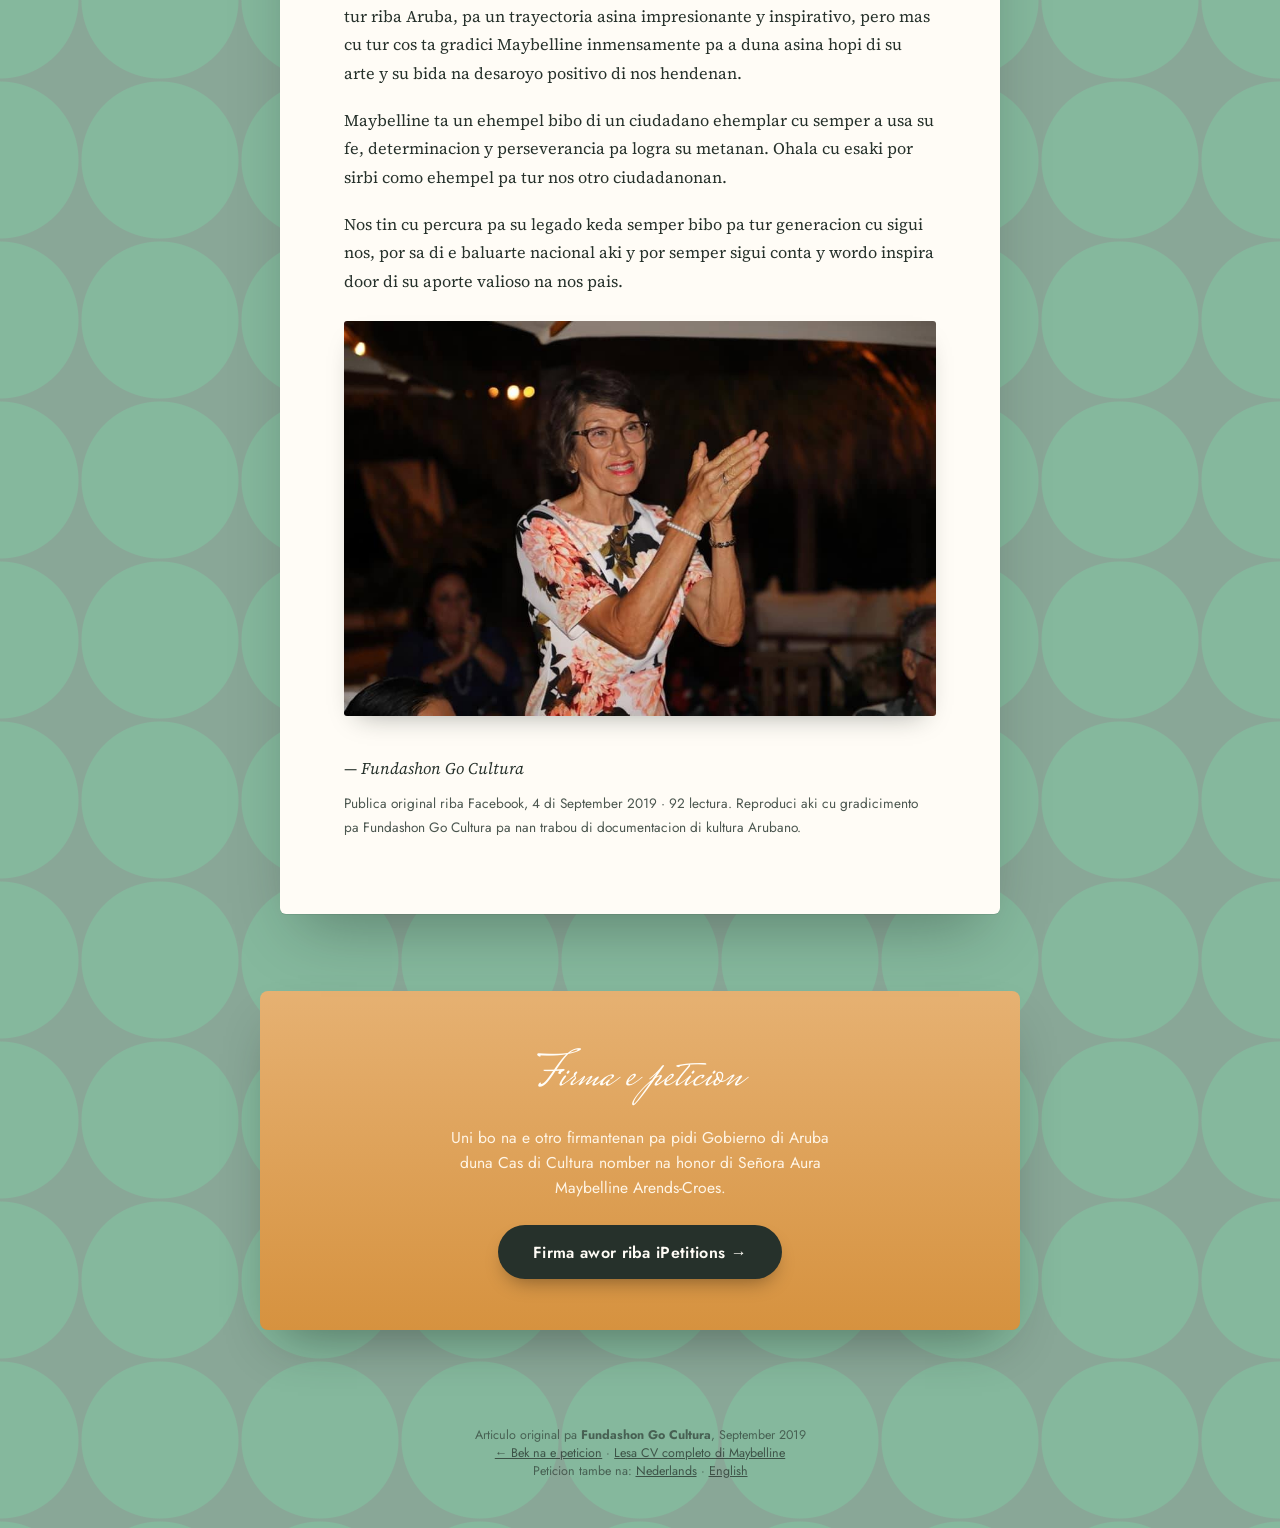
==== commit 00d2f367: "update formatting of header" ====
--- a/artista-di-siman.html
+++ b/artista-di-siman.html
@@ -24,20 +24,17 @@
   <div class="eyebrow">Artista di Siman · September 2019</div>
 
   <div class="logo-lockup">
-    <div class="logo-top">
-      <div class="logo-icons" aria-hidden="true">
-        <svg viewBox="0 0 60 60"><polygon points="14,15 48,30 14,45" fill="none" stroke="#5EC1E6" stroke-width="3.2" stroke-linejoin="round"/></svg>
-        <svg viewBox="0 0 60 60"><path d="M30,30 C30,22 38,22 38,30 C38,40 20,40 20,27 C20,12 46,12 46,30 C46,48 12,48 12,26" fill="none" stroke="#8B2E89" stroke-width="3.2" stroke-linecap="round"/></svg>
-        <svg viewBox="0 0 60 60"><polygon points="30,6 36,24 55,24 39,35 45,54 30,42 15,54 21,35 5,24 24,24" fill="none" stroke="#E2434F" stroke-width="2.6" stroke-linejoin="round"/></svg>
-        <svg viewBox="0 0 60 60"><circle cx="30" cy="30" r="17" fill="none" stroke="#4FB96C" stroke-width="3.2"/></svg>
-        <svg viewBox="0 0 60 60"><rect x="13" y="13" width="34" height="34" fill="none" stroke="#F0A23C" stroke-width="3.2"/></svg>
-      </div>
-      <span class="logo-casdi">CAS DI</span>
-    </div>
-    <span class="logo-cultura">CULTURA</span>
+    <div class="logo-icons" aria-hidden="true">
+      <svg viewBox="0 0 60 60"><polygon points="14,15 48,30 14,45" fill="none" stroke="#5EC1E6" stroke-width="3.2" stroke-linejoin="round"/></svg>
+      <svg viewBox="0 0 60 60"><path d="M30,30 C30,22 38,22 38,30 C38,40 20,40 20,27 C20,12 46,12 46,30 C46,48 12,48 12,26" fill="none" stroke="#8B2E89" stroke-width="3.2" stroke-linecap="round"/></svg>
+      <svg viewBox="0 0 60 60"><polygon points="30,6 36,24 55,24 39,35 45,54 30,42 15,54 21,35 5,24 24,24" fill="none" stroke="#E2434F" stroke-width="2.6" stroke-linejoin="round"/></svg>
+      <svg viewBox="0 0 60 60"><circle cx="30" cy="30" r="17" fill="none" stroke="#4FB96C" stroke-width="3.2"/></svg>
+      <svg viewBox="0 0 60 60"><rect x="13" y="13" width="34" height="34" fill="none" stroke="#F0A23C" stroke-width="3.2"/></svg>
+    </div>
+    <span class="logo-name">CAS DI CULTURA</span>
   </div>
 
-  <div class="full-name">AURA MAYBELLINE ARENDS-CROES</div>
+  <div class="full-name">MAYBELLINE ARENDS-CROES</div>
   <p class="subline">Artista di Siman — un articulo pa Fundashon Go Cultura</p>
 </header>
 
--- a/style.css
+++ b/style.css
@@ -91,40 +91,30 @@
   text-shadow: 0 2px 0 rgba(0,0,0,0.05);
 }
 
-/* Logo lockup: icon row + CAS DI, then CULTURA */
-.logo-lockup{ display:inline-flex; flex-direction:column; align-items:center; gap: 0.35rem; }
-.logo-top{ display:flex; align-items:center; justify-content:center; gap: clamp(0.35rem, 1.2vw, 0.7rem); flex-wrap: wrap; }
-.logo-icons{ display:flex; align-items:center; gap: clamp(0.15rem, 0.8vw, 0.45rem); }
-.logo-icons svg{ width: clamp(28px, 5vw, 42px); height: clamp(28px, 5vw, 42px); display:block; }
-.logo-casdi{
-  font-family: 'Jost', sans-serif;
-  font-weight: 300;
-  letter-spacing: 0.32em;
-  font-size: clamp(1.3rem, 4.2vw, 2.1rem);
-  color: #23201C;
-  padding-left: 0.32em;
-}
-.logo-cultura{
+/* Logo lockup: icon row, then CAS DI CULTURA on one line, uniform styling */
+.logo-lockup{ display:inline-flex; flex-direction:column; align-items:center; gap: 0.55rem; }
+.logo-icons{ display:flex; align-items:center; justify-content:center; gap: clamp(0.15rem, 0.8vw, 0.45rem); flex-wrap: wrap; }
+.logo-icons svg{ width: clamp(28px, 4.6vw, 42px); height: clamp(28px, 4.6vw, 42px); display:block; }
+.logo-name{
   font-family: 'Jost', sans-serif;
   font-weight: 700;
-  letter-spacing: 0.28em;
-  font-size: clamp(2.6rem, 10vw, 4.6rem);
+  letter-spacing: 0.14em;
+  font-size: clamp(1.8rem, 6.5vw, 3.6rem);
   color: #7E2C82;
   line-height: 1;
-  padding-left: 0.28em;
   text-shadow: 0 2px 0 rgba(255,255,255,0.15);
 }
 
 .hero .full-name{
   font-family: 'Jost', sans-serif;
-  font-weight: 500;
+  font-weight: 600;
   letter-spacing: 0.06em;
-  font-size: clamp(0.95rem, 2vw, 1.15rem);
+  font-size: clamp(1.3rem, 2.8vw, 1.65rem);
   color: #FFF8ED;
-  margin-top: 1.3rem;
+  margin-top: 0.7rem;
 }
 .hero .subline{
-  margin-top: 0.9rem;
+  margin-top: 1.7rem;
   font-family: 'Source Serif 4', serif;
   font-style: italic;
   color: #FFF3E2;
@@ -143,7 +133,7 @@
   border-radius: 6px;
   box-shadow: 0 30px 60px -20px rgba(20, 30, 25, 0.35), 0 1px 0 var(--paper-edge);
   padding: clamp(1.75rem, 5vw, 3.5rem) clamp(1.5rem, 6vw, 4rem);
-  margin-top: -2.75rem;
+  margin-top: -3.75rem;
   position: relative;
 }
 
